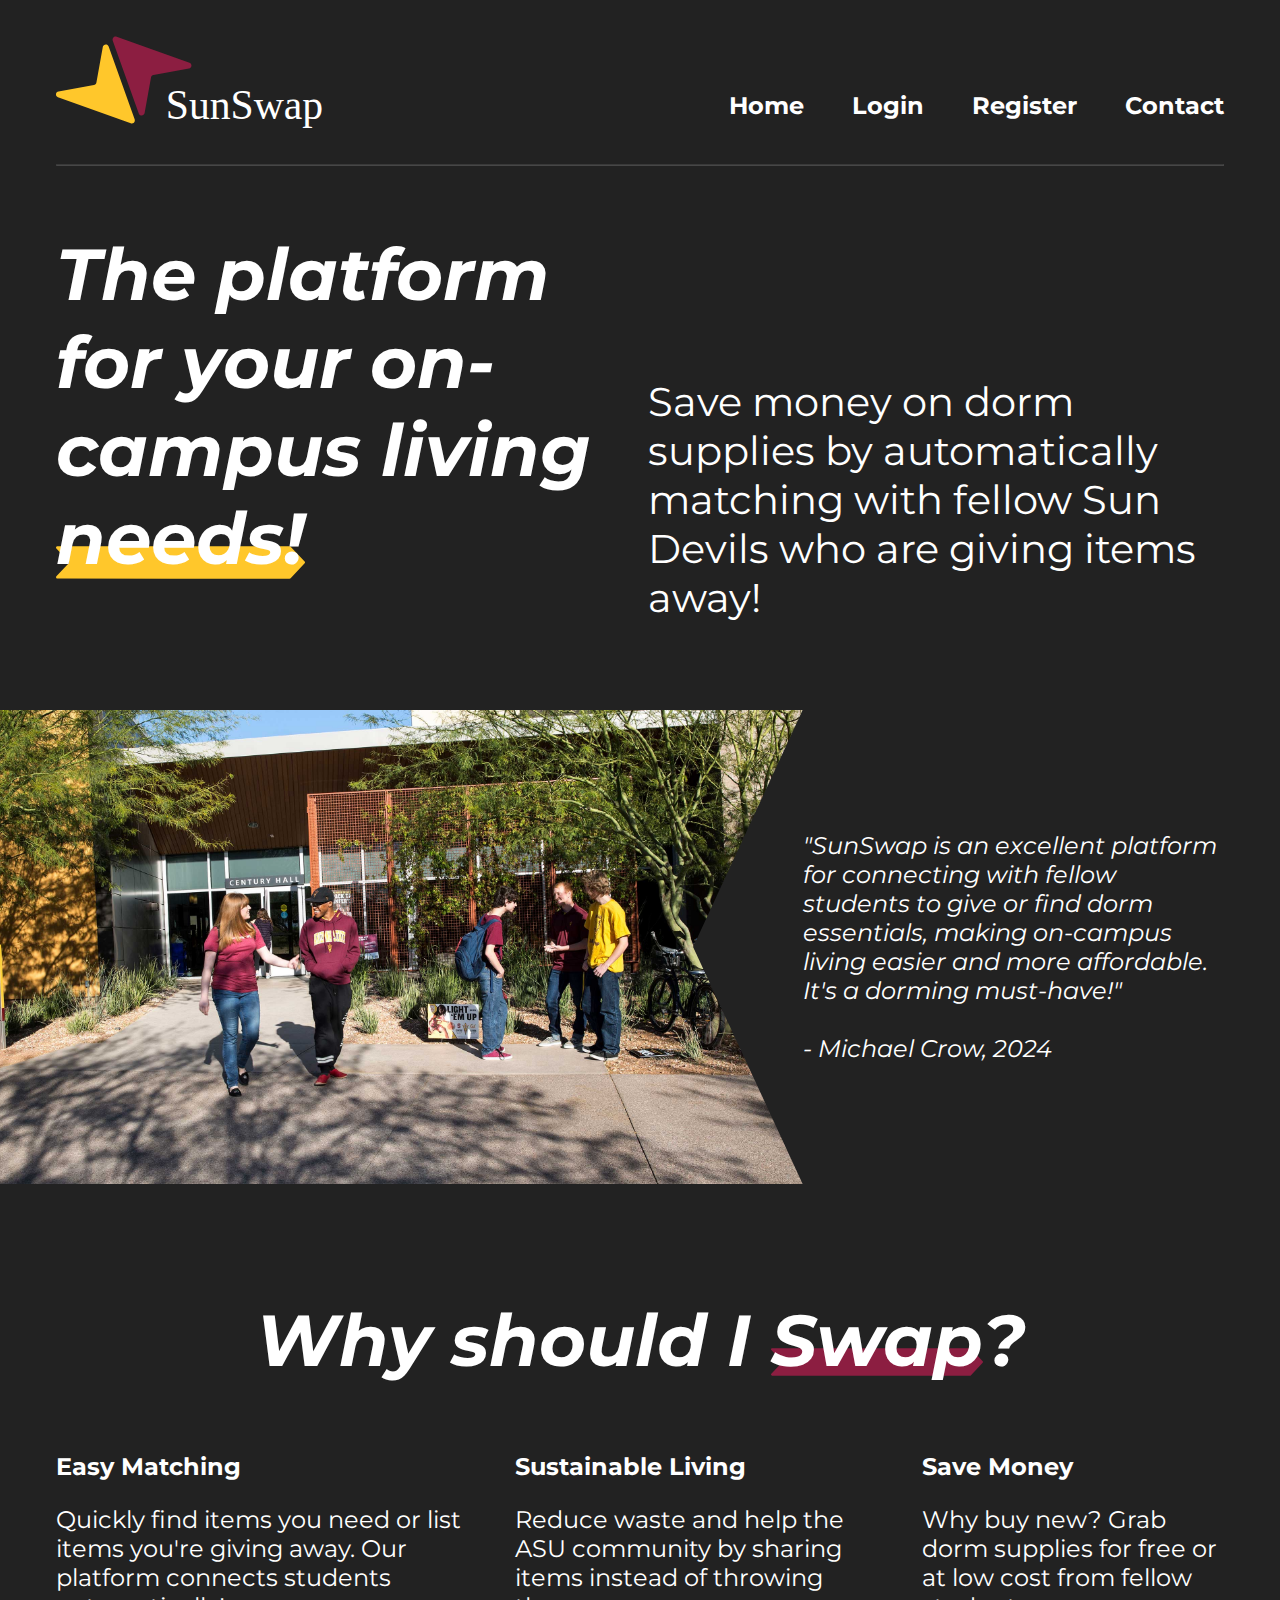
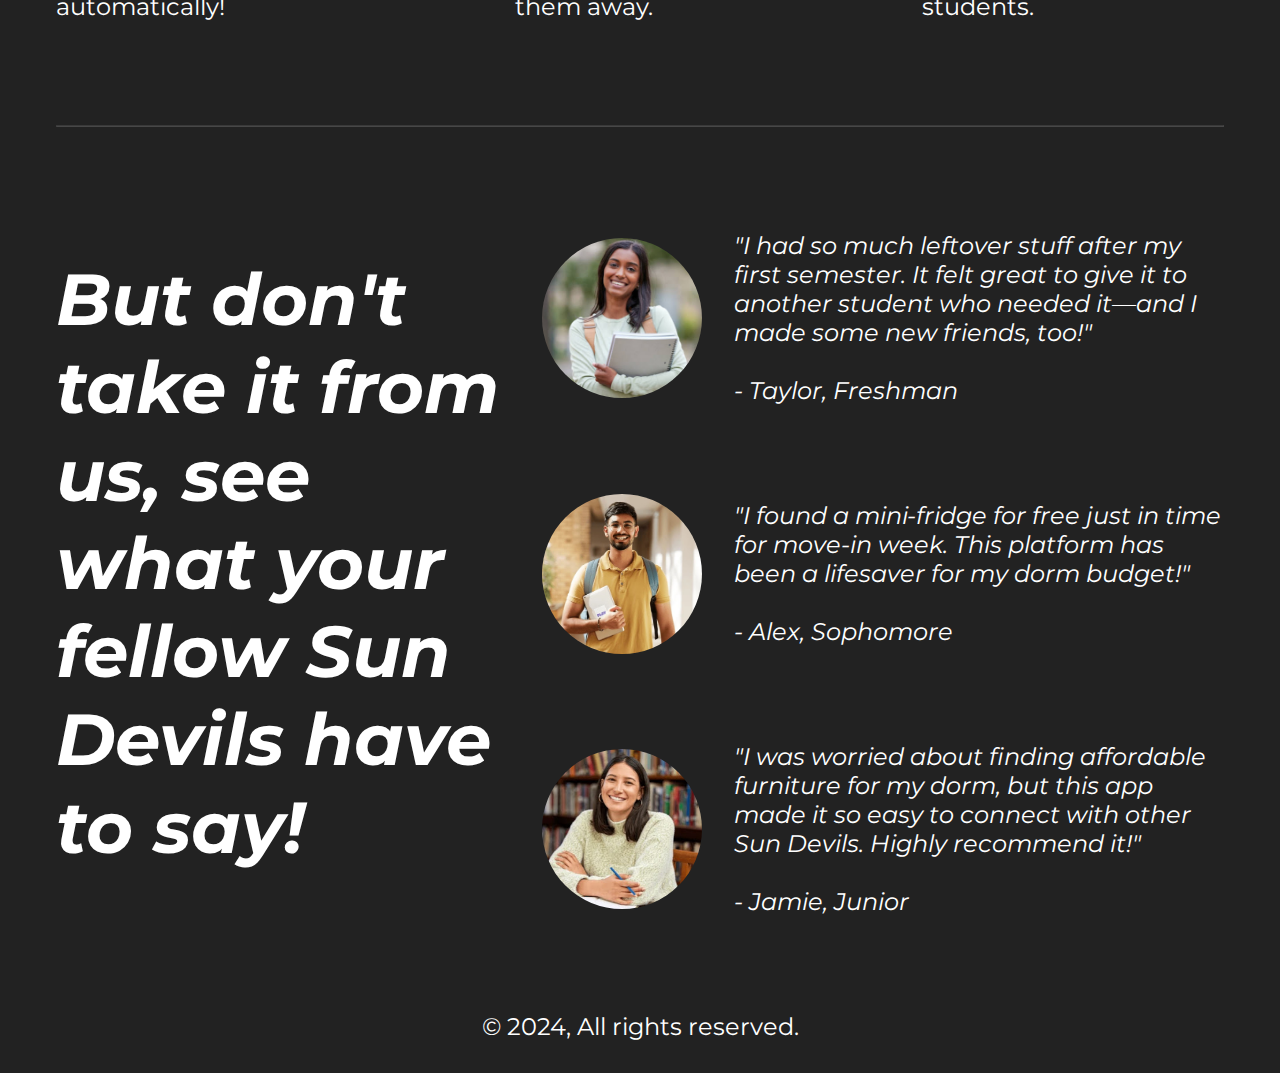
==== index.html @ 82a42e25 "gpt fixes!" ====
<!DOCTYPE html>
<html lang="en">

<head>
    <meta charset="UTF-8">
    <meta name="viewport" content="width=device-width, initial-scale=1.0">
    <title>SunSwap</title>

    <link rel="stylesheet" href="styles/base.css">
    <link rel="stylesheet" href="styles/home.css">
    <link rel="icon" type="image/x-icon" href="assets/favicon.svg">
</head>

<body>
    <div class="page_heading">
        <img class="heading_logo" src="assets/images/heading_logo.svg" alt="SunSwap Logo">

        <nav>
            <a href="#">Home</a>
            <a href="login.html">Login</a>
            <a href="register.html">Register</a>
            <a href="contact.html">Contact</a>
        </nav>

        <hr>
    </div>

    <div id="banner_block">
        <h1 class="banner_text">The platform for your on-campus living <span class="underline_arrow_gold">needs!</span></h1>
        <p><span>Save money on dorm supplies by automatically matching with fellow Sun Devils who are giving items away!</span></p>
    </div>

    <div id="crow_quote_container">
        <img src="assets/images/students_outside_century.jpg" alt="Students talking outside of Century Hall">
        <p>"SunSwap is an excellent platform for connecting with fellow students to give or find dorm essentials, making on-campus living easier and more affordable. It's a dorming must-have!"<br><br>- Michael Crow, 2024</p>
    </div>

    <h1 id="benefits_main_header" class="banner_text">Why should I <span class="underline_arrow_maroon">Swap</span>?</h1>

    <div id="key_benefits_container">
        <div>
            <h2>Easy Matching</h2>
            <p>Quickly find items you need or list items you're giving away. Our platform connects students automatically!</p>
        </div>

        <div>
            <h2>Sustainable Living</h2>
            <p>Reduce waste and help the ASU community by sharing items instead of throwing them away.</p>
        </div>

        <div>
            <h2>Save Money</h2>
            <p>Why buy new? Grab dorm supplies for free or at low cost from fellow students.</p>
        </div>
    </div>

    <hr>

    <div id="testimonials_container">
        <h1 class="banner_text">But don't take it from us, see what your fellow Sun Devils have to say!</h1>

        <div>
            <div>
                <img src="assets/images/testimonial_1.jpg" alt="Taylor testimonial">
                <p>"I had so much leftover stuff after my first semester. It felt great to give it to another student who needed it—and I made some new friends, too!"<br><br>- Taylor, Freshman</p>
            </div>
            <div>
                <img src="assets/images/testimonial_2.jpg" alt="Alex testimonial">
                <p>"I found a mini-fridge for free just in time for move-in week. This platform has been a lifesaver for my dorm budget!"<br><br>- Alex, Sophomore</p>
            </div>

            <div>
                <img src="assets/images/testimonial_3.jpg" alt="Jamie testimonial">
                <p>"I was worried about finding affordable furniture for my dorm, but this app made it so easy to connect with other Sun Devils. Highly recommend it!"<br><br>- Jamie, Junior</p>
            </div>
        </div>
    </div>

    <footer>&#169; 2024, All rights reserved.</footer>
</body>

</html>
---- styles/base.css ----
@font-face {
    font-family: "MonsterratBoldItalic";
    src: url("../assets/fonts/Monsterrat/static/Montserrat-BoldItalic.ttf");
}

@font-face {
    font-family: "MonsterratBold";
    src: url("../assets/fonts/Monsterrat/static/Montserrat-Bold.ttf");
}

@font-face {
    font-family: "MonsterratRegular";
    src: url("../assets/fonts/Monsterrat/static/Montserrat-Regular.ttf");
}

@font-face {
    font-family: "MonsterratRegularItalic";
    src: url("../assets/fonts/Monsterrat/static/Montserrat-Italic.ttf");
}

body {
    background-color: #222222;
    padding: 0 3em;
}

body * {
    font-family: "MonsterratRegular";
    color: white;
}

hr {
    border-color: rgba(255, 255, 255, 0.17);
    margin: 1em 0;
}

footer {
    text-align: center;
    font-family: "MonsterratRegular";
    padding: 1em;
    font-size: 1.5em;
}

.page_heading {
    margin-top: 1em;
}

.heading_logo {
    height: 8em;
}

.page_heading>nav {
    float: right;
    height: 6.5em;
    display: flex;
    align-items: end;
}

.page_heading>nav>a {
    display: inline-block;
    background-image: url("../assets/images/underline_arrow_gold.svg");
    background-size: contain;
    background-position: -10em 0.72em;
    background-repeat: no-repeat;
    transition: background-position 0.2s;
}

.page_heading>nav>a:hover {
    background-position: 0 0.72em;
}

.page_heading>nav>* {
    text-decoration: none;
    margin-left: 2em;
    font-size: 1.5em;
    font-family: "MonsterratBold";
}

.underline_arrow_gold {
    display: inline-block;
    background-image: url("../assets/images/underline_arrow_gold.svg");
    background-size: contain;
    background-position: 0 0.72em;
    background-repeat: no-repeat;
    font-family: inherit;
}

.underline_arrow_maroon {
    display: inline-block;
    background-image: url("../assets/images/underline_arrow_maroon.svg");
    background-size: contain;
    background-position: 0 0.72em;
    background-repeat: no-repeat;
    font-family: inherit;
}

.banner_text {
    font-size: 4.5em;
    font-family: "MonsterratBoldItalic";
}
---- styles/home.css ----
#banner_block {
    height: 30em;
    display: flex;
    gap: 1em;
    margin-bottom: 3em;
}

#banner_block>h1 {
    flex: 1;
}

#banner_block>p {
    display: flex;
    font-size: 2.5em;
    align-items: end;
    flex: 1;
}

#banner_block span {
    font-family: inherit;
}

#crow_quote_container {
    display: flex;
    margin-left: -6em;
    margin-bottom: 7em;
    align-items: center;
}

#crow_quote_container>img {
    width: 20em;
    aspect-ratio: 16/9;
    flex: 2;
    clip-path: polygon(0% 0%, 100% 0%, 87% 50%, 100% 100%, 0% 100%);
}

#crow_quote_container>p {
    flex: 1;
    font-size: 1.5em;
    font-family: "MonsterratRegularItalic";
}

#benefits_main_header {
    text-align: center;
}

#key_benefits_container {
    display: flex;
    gap: 3em;
    margin-bottom: 5em;
}

#key_benefits_container h2 {
    font-family: "MonsterratBold";
}

#key_benefits_container p {
    font-size: 1.5em;
}

#testimonials_container {
    display: flex;
    margin-top: 5em;
    gap: 2em;
}

#testimonials_container>h1 {
    flex: 1;
}

#testimonials_container>div {
    display: flex;
    flex: 1.5;
    flex-direction: column;
}

#testimonials_container>div>div {
    margin-bottom: 3em;
    display: flex;
    align-items: center;
}

#testimonials_container p {
    font-family: "MonsterratRegularItalic";
    font-size: 1.5em;
}

#testimonials_container img {
    width: 10em;
    height: 10em;
    border-radius: 50%;
    margin-right: 2em;
}
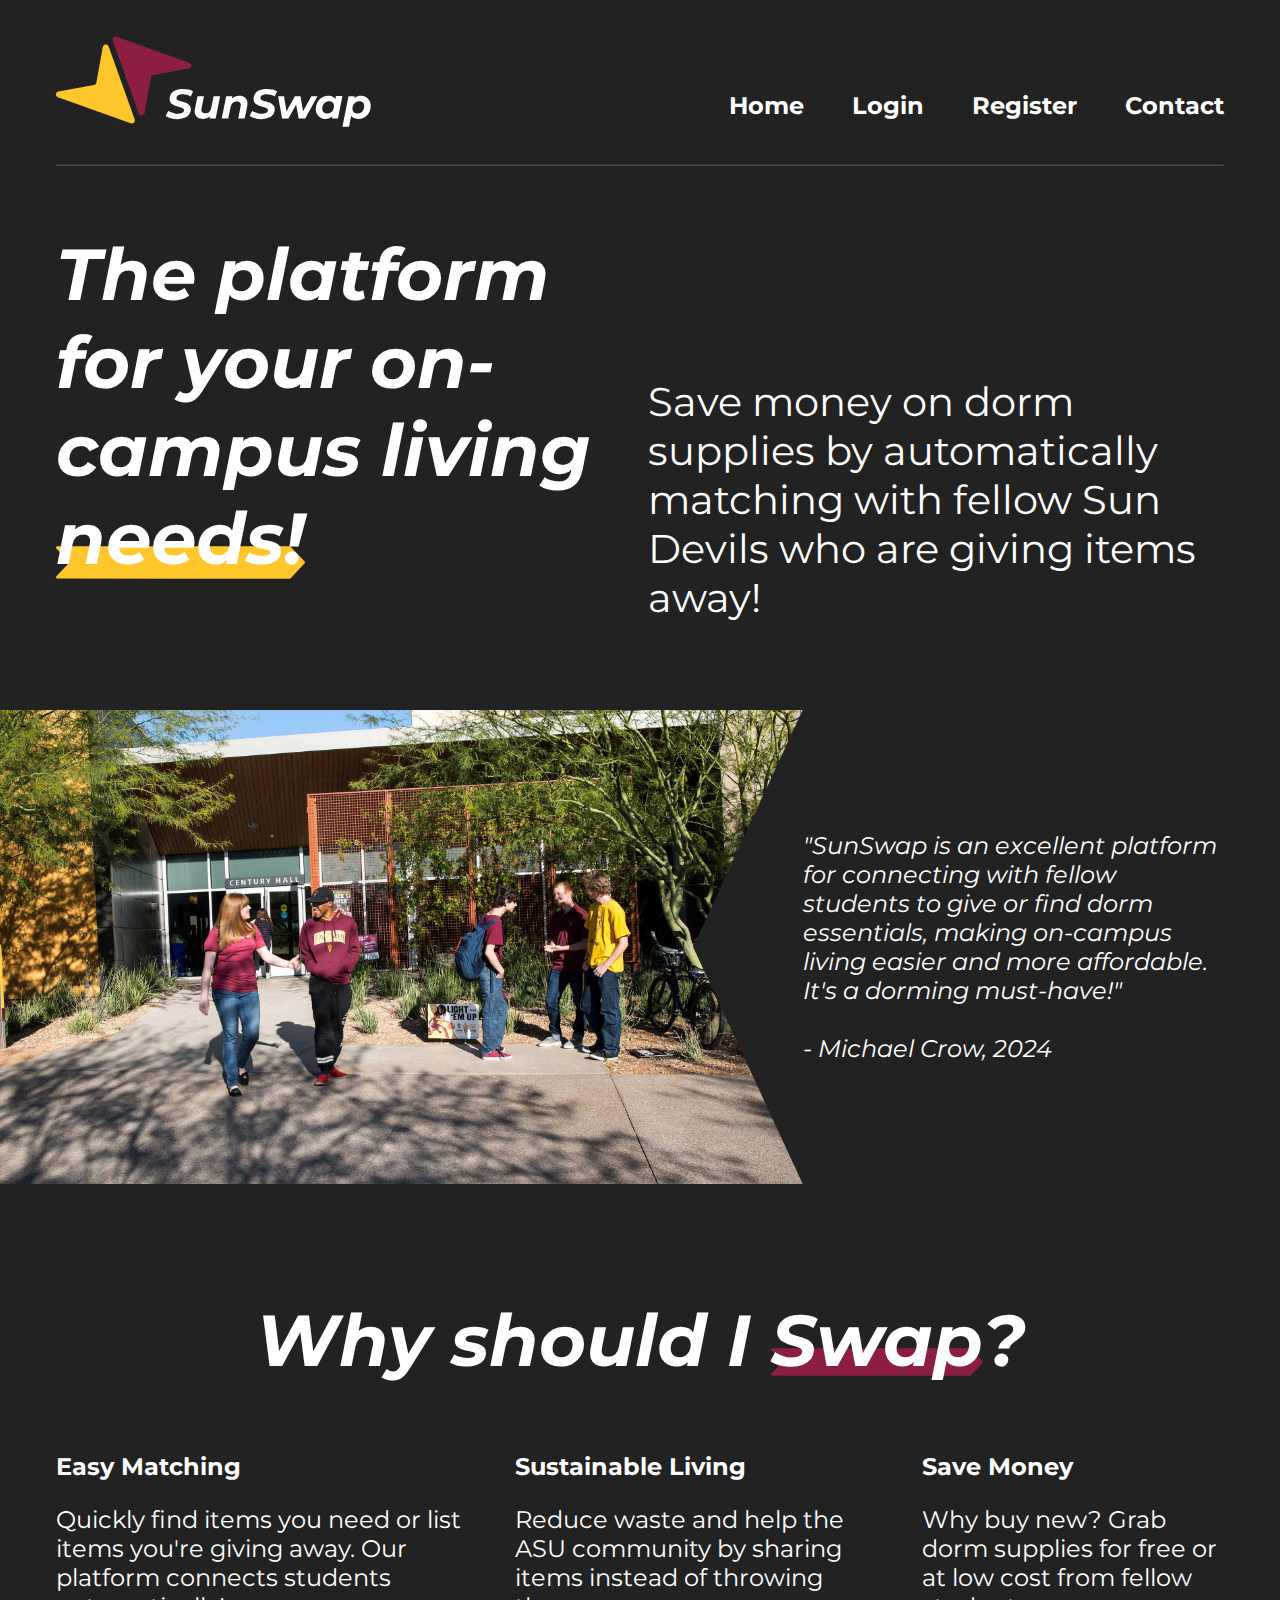
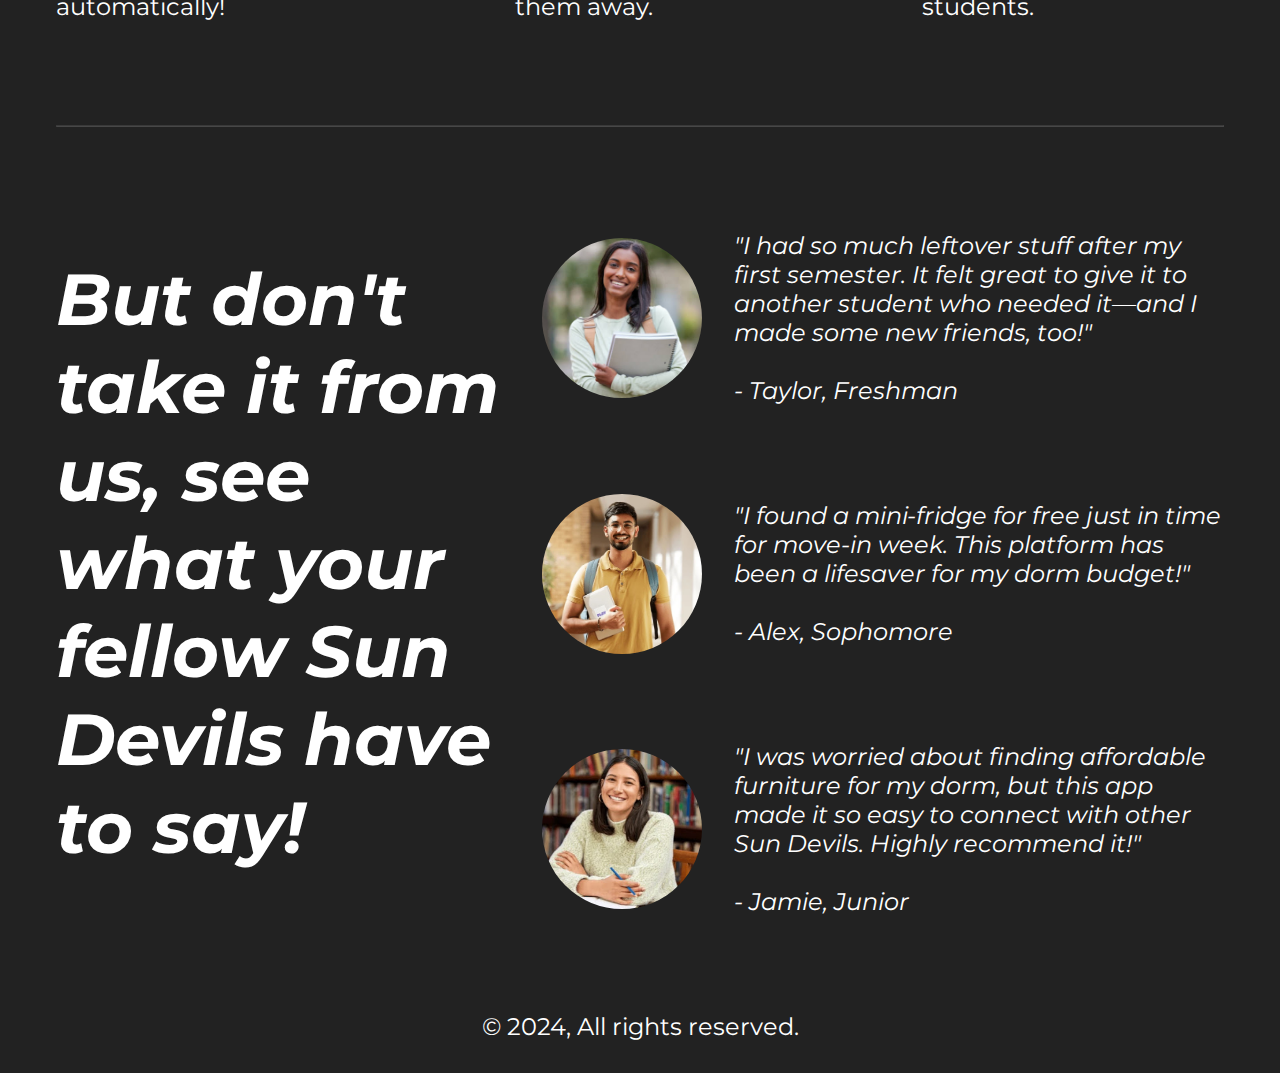
==== commit fd4a2d42: "mannnn" ====
--- a/index.html
+++ b/index.html
@@ -26,7 +26,7 @@
     </div>
 
     <div id="banner_block">
-        <h1 class="banner_text">The platform for your on-campus living <span class="underline_arrow_gold">needs!</span></h1>
+        <h1 class="h1_banner_text">The platform for your on-campus living <span class="underline_arrow_gold">needs!</span></h1>
         <p><span>Save money on dorm supplies by automatically matching with fellow Sun Devils who are giving items away!</span></p>
     </div>
 
@@ -35,7 +35,7 @@
         <p>"SunSwap is an excellent platform for connecting with fellow students to give or find dorm essentials, making on-campus living easier and more affordable. It's a dorming must-have!"<br><br>- Michael Crow, 2024</p>
     </div>
 
-    <h1 id="benefits_main_header" class="banner_text">Why should I <span class="underline_arrow_maroon">Swap</span>?</h1>
+    <h1 id="benefits_main_header" class="h1_banner_text">Why should I <span class="underline_arrow_maroon">Swap</span>?</h1>
 
     <div id="key_benefits_container">
         <div>
@@ -57,7 +57,7 @@
     <hr>
 
     <div id="testimonials_container">
-        <h1 class="banner_text">But don't take it from us, see what your fellow Sun Devils have to say!</h1>
+        <h1 class="h1_banner_text">But don't take it from us, see what your fellow Sun Devils have to say!</h1>
 
         <div>
             <div>
--- a/styles/base.css
+++ b/styles/base.css
@@ -1,21 +1,21 @@
 @font-face {
-    font-family: "MonsterratBoldItalic";
-    src: url("../assets/fonts/Monsterrat/static/Montserrat-BoldItalic.ttf");
+    font-family: "MontserratBoldItalic";
+    src: url("../assets/fonts/Montserrat/static/Montserrat-BoldItalic.ttf");
 }
 
 @font-face {
-    font-family: "MonsterratBold";
-    src: url("../assets/fonts/Monsterrat/static/Montserrat-Bold.ttf");
+    font-family: "MontserratBold";
+    src: url("../assets/fonts/Montserrat/static/Montserrat-Bold.ttf");
 }
 
 @font-face {
-    font-family: "MonsterratRegular";
-    src: url("../assets/fonts/Monsterrat/static/Montserrat-Regular.ttf");
+    font-family: "MontserratRegular";
+    src: url("../assets/fonts/Montserrat/static/Montserrat-Regular.ttf");
 }
 
 @font-face {
-    font-family: "MonsterratRegularItalic";
-    src: url("../assets/fonts/Monsterrat/static/Montserrat-Italic.ttf");
+    font-family: "MontserratRegularItalic";
+    src: url("../assets/fonts/Montserrat/static/Montserrat-Italic.ttf");
 }
 
 body {
@@ -24,7 +24,7 @@
 }
 
 body * {
-    font-family: "MonsterratRegular";
+    font-family: "MontserratRegular";
     color: white;
 }
 
@@ -35,7 +35,7 @@
 
 footer {
     text-align: center;
-    font-family: "MonsterratRegular";
+    font-family: "MontserratRegular";
     padding: 1em;
     font-size: 1.5em;
 }
@@ -72,7 +72,7 @@
     text-decoration: none;
     margin-left: 2em;
     font-size: 1.5em;
-    font-family: "MonsterratBold";
+    font-family: "MontserratBold";
 }
 
 .underline_arrow_gold {
@@ -93,7 +93,12 @@
     font-family: inherit;
 }
 
-.banner_text {
+.h1_banner_text {
     font-size: 4.5em;
-    font-family: "MonsterratBoldItalic";
+    font-family: "MontserratBoldItalic";
+}
+
+.h2_banner_text {
+    font-size: 3em;
+    font-family: "MontserratBoldItalic";
 }--- a/styles/home.css
+++ b/styles/home.css
@@ -37,7 +37,7 @@
 #crow_quote_container>p {
     flex: 1;
     font-size: 1.5em;
-    font-family: "MonsterratRegularItalic";
+    font-family: "MontserratRegularItalic";
 }
 
 #benefits_main_header {
@@ -51,7 +51,7 @@
 }
 
 #key_benefits_container h2 {
-    font-family: "MonsterratBold";
+    font-family: "MontserratBold";
 }
 
 #key_benefits_container p {
@@ -81,7 +81,7 @@
 }
 
 #testimonials_container p {
-    font-family: "MonsterratRegularItalic";
+    font-family: "MontserratRegularItalic";
     font-size: 1.5em;
 }
 
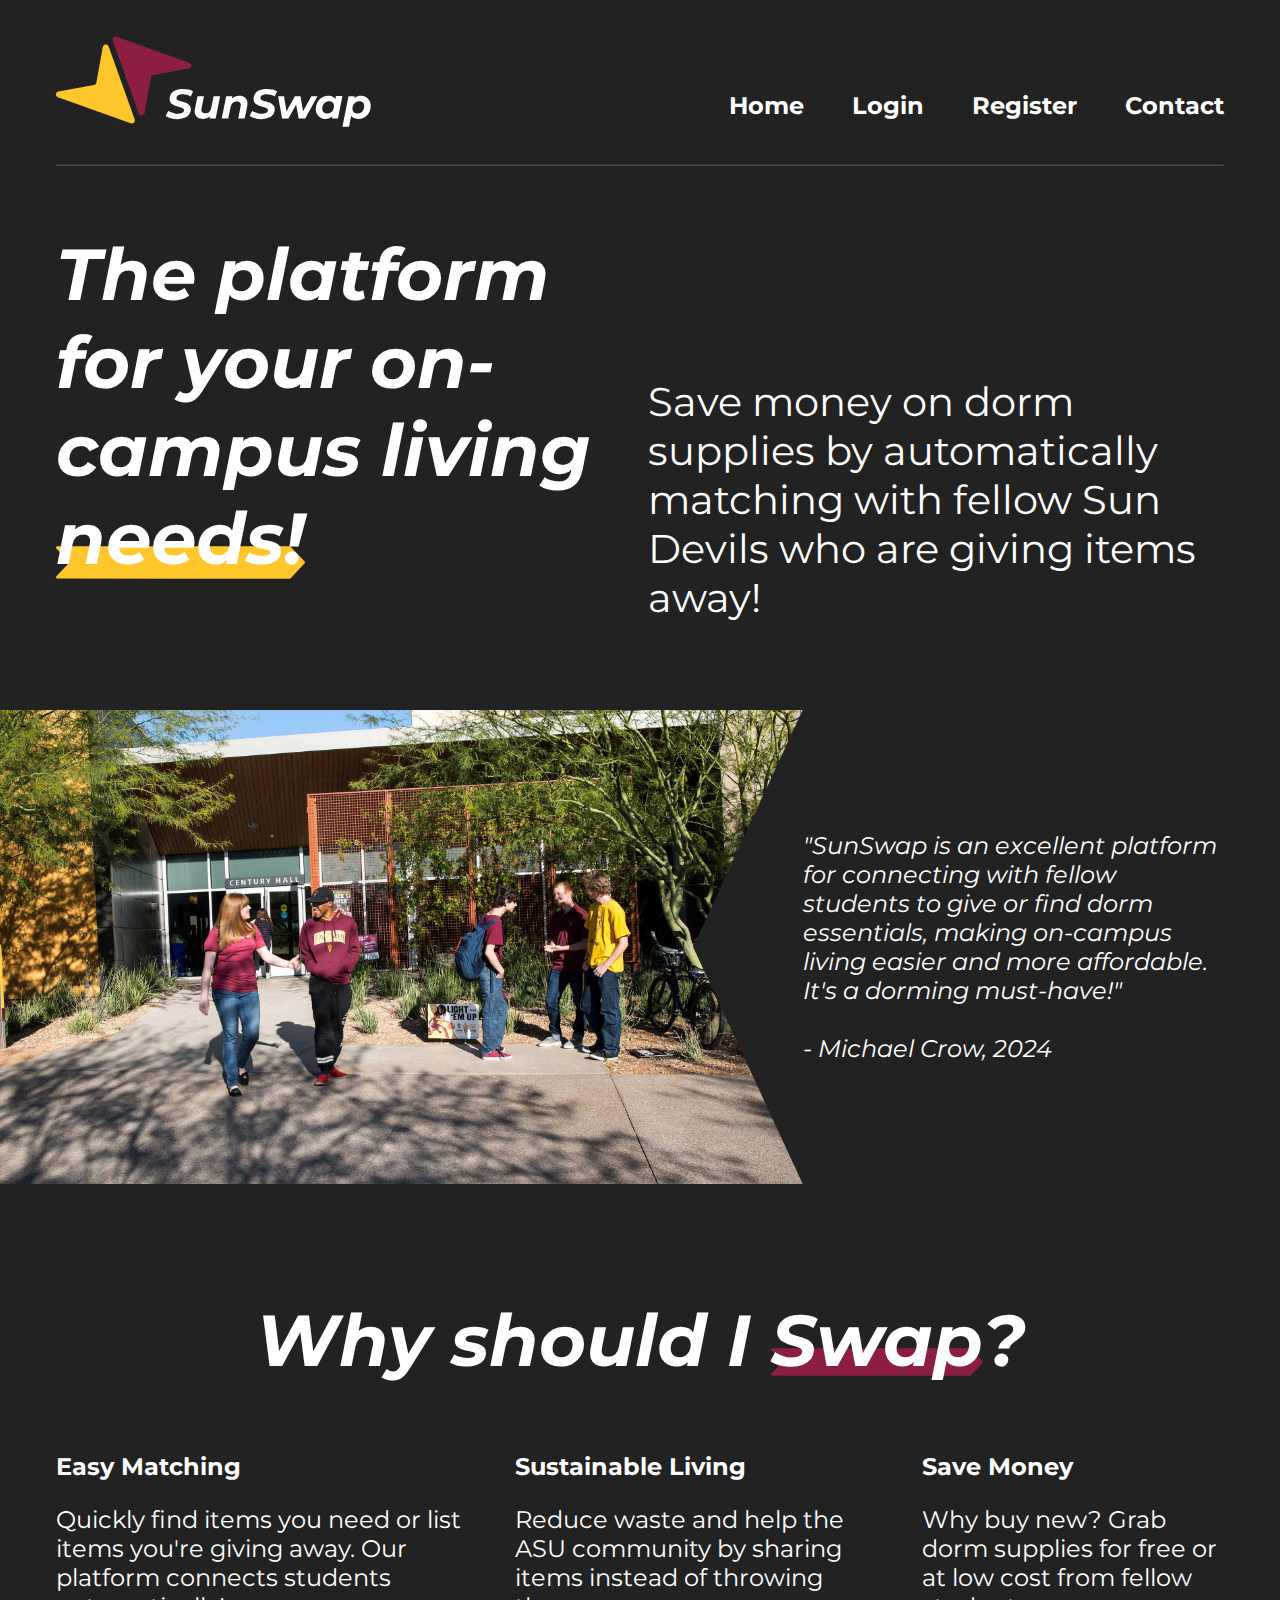
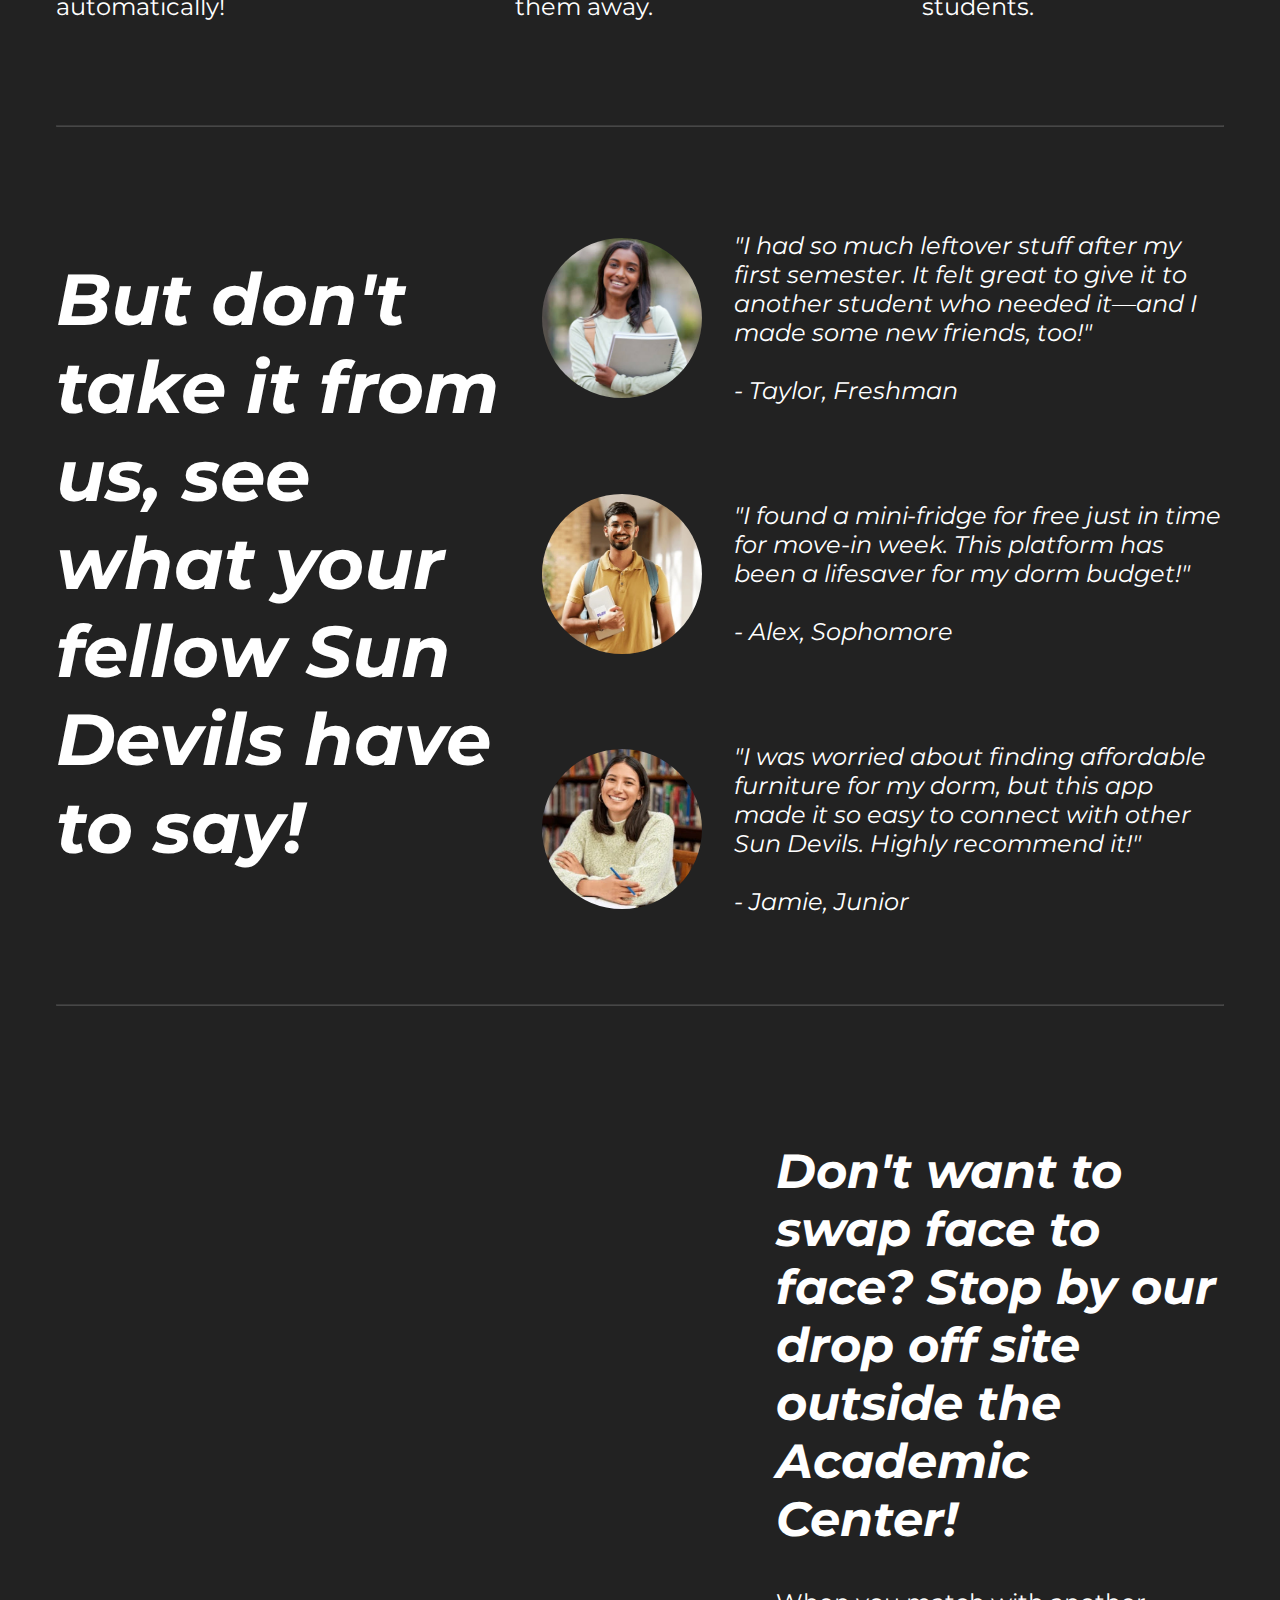
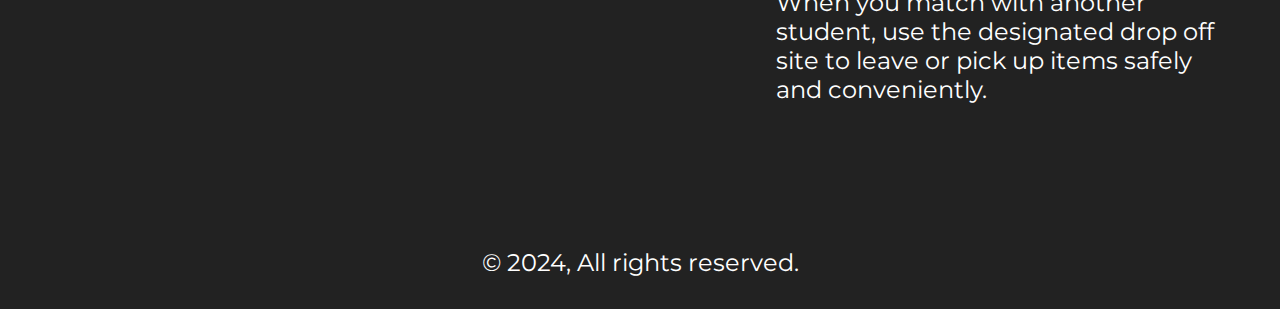
==== commit 1c18bba9: "added map!!!" ====
--- a/index.html
+++ b/index.html
@@ -76,6 +76,22 @@
         </div>
     </div>
 
+    <hr>
+
+    <div id="pickup_site">
+        <iframe loading="lazy" allowfullscreen referrerpolicy="no-referrer-when-downgrade" src="https://www.google.com/maps/embed/v1/place?key=AIzaSyAxPnD4Ls4Tu-G-H-HNyqyQv_bMAJrPQkQ&maptype=satellite&q=33.307534, -111.678862">
+        </iframe>
+
+        <div>
+            <h2 class="h2_banner_text">Don't want to swap face to face? Stop by our drop off site outside the Academic Center!</h2>
+
+            <p>When you match with another student, use the designated drop off site to leave or pick up items safely and conveniently.</p>
+
+
+        </div>
+    </div>
+
+
     <footer>&#169; 2024, All rights reserved.</footer>
 </body>
 
--- a/styles/home.css
+++ b/styles/home.css
@@ -90,4 +90,26 @@
     height: 10em;
     border-radius: 50%;
     margin-right: 2em;
+}
+
+#pickup_site {
+    display: flex;
+    gap: 3em;
+    margin: 6em 0;
+    align-items: center;
+}
+
+#pickup_site div {
+    flex: 2;
+}
+
+#pickup_site iframe {
+    height: 35em;
+    border: 0;
+    flex: 3;
+}
+
+#pickup_site p {
+    font-family: "MontserratRegular";
+    font-size: 1.5em;
 }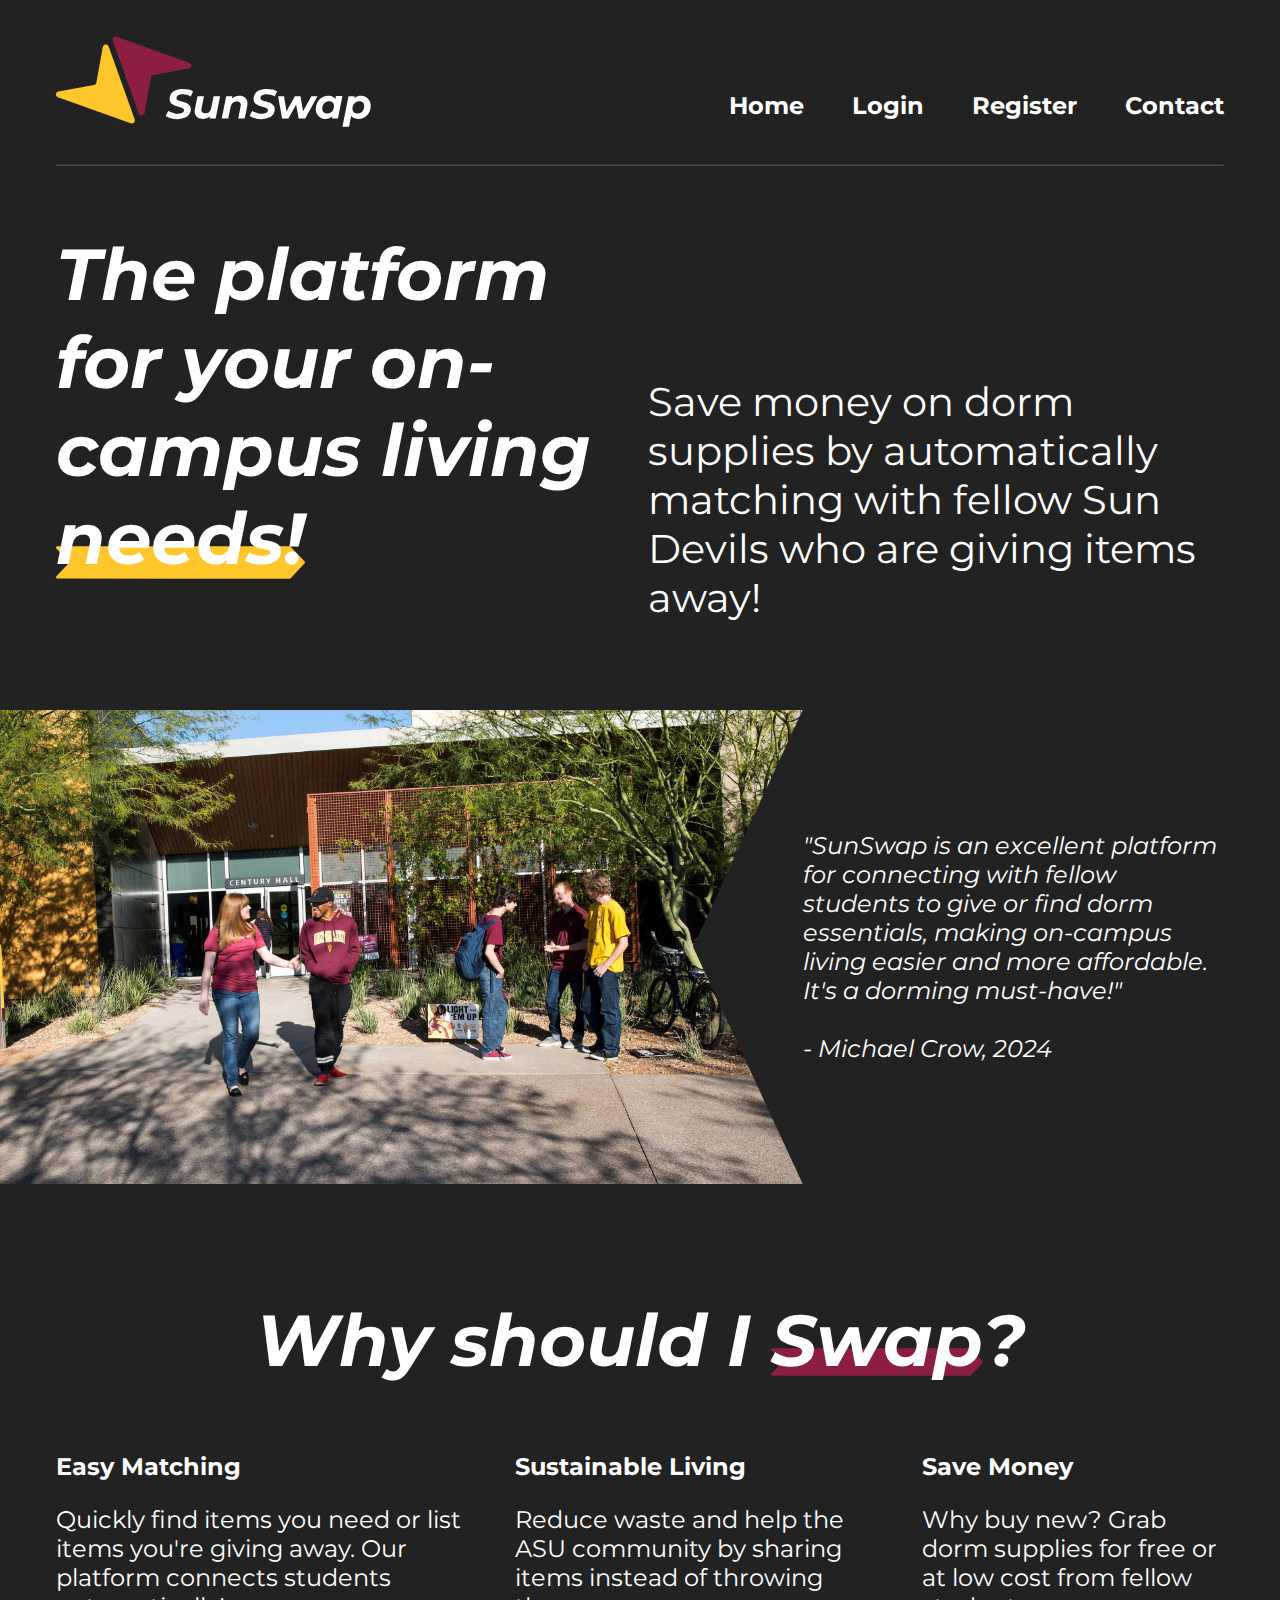
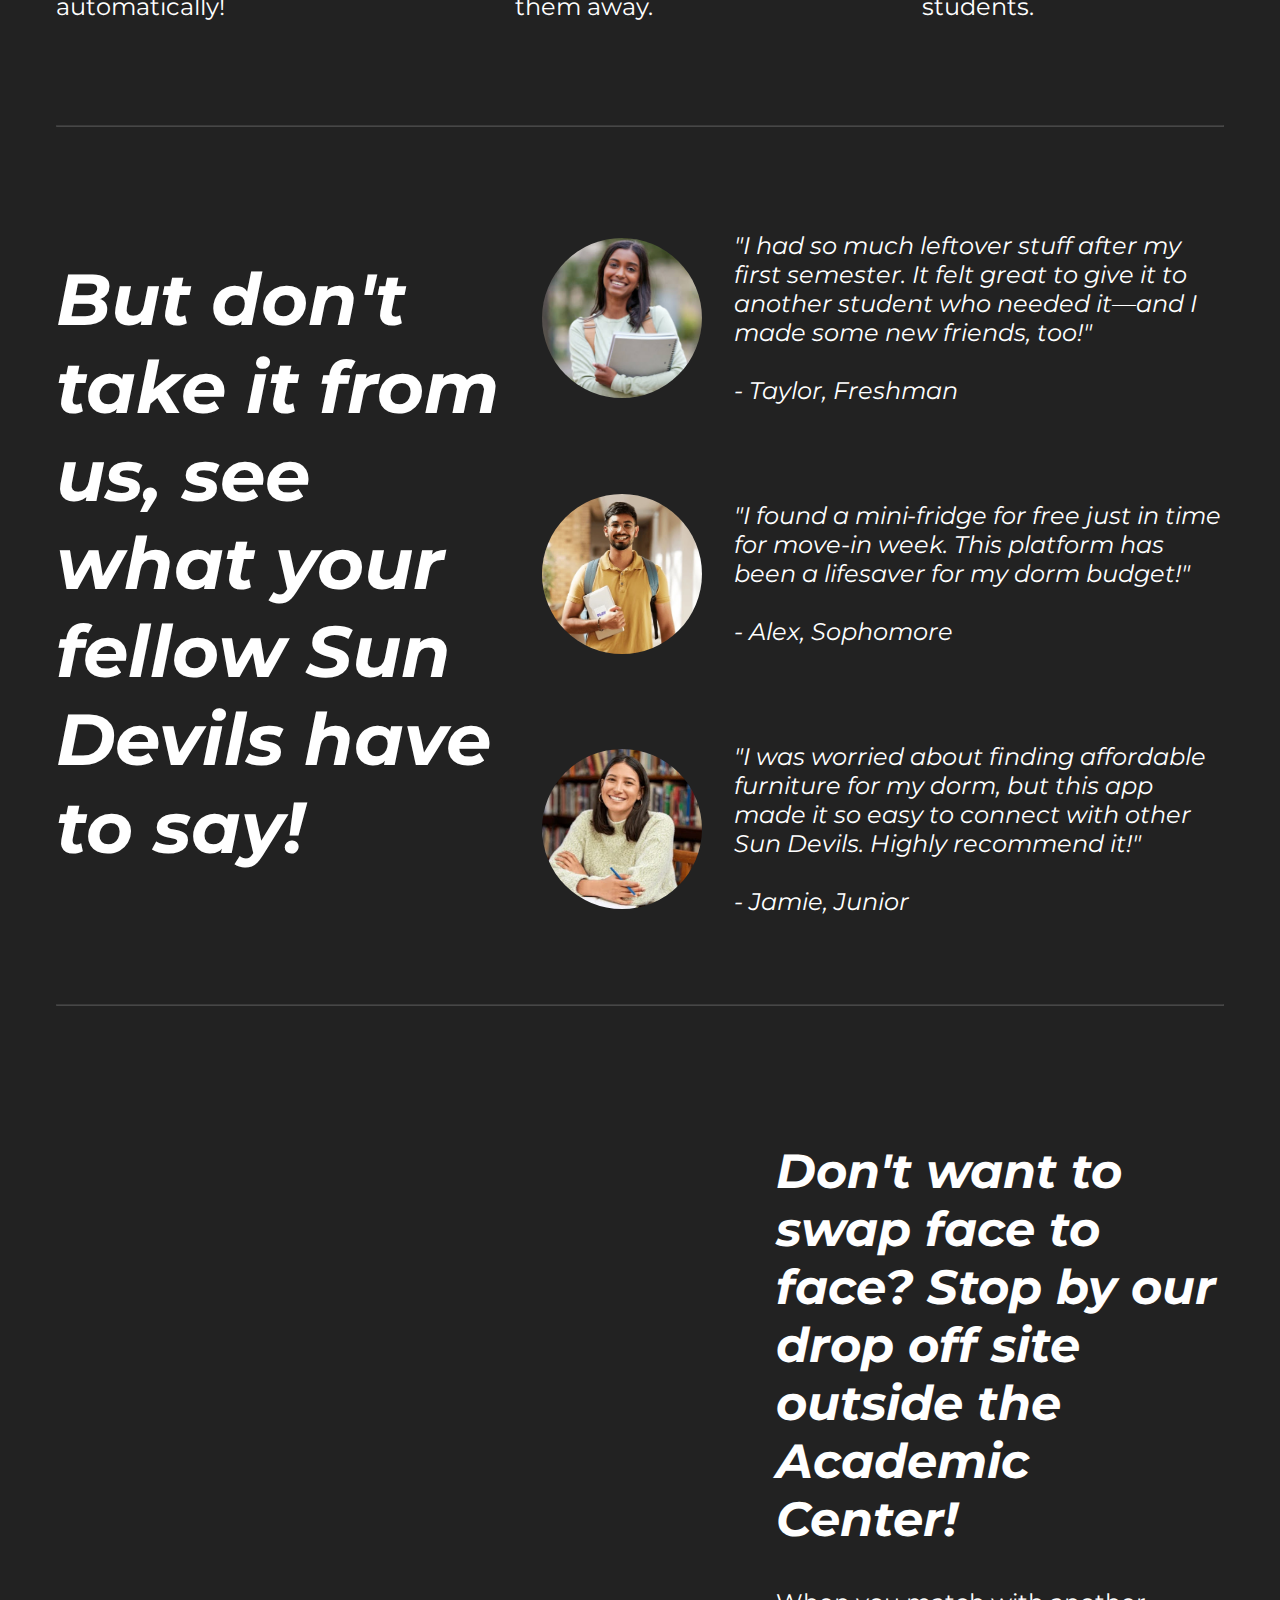
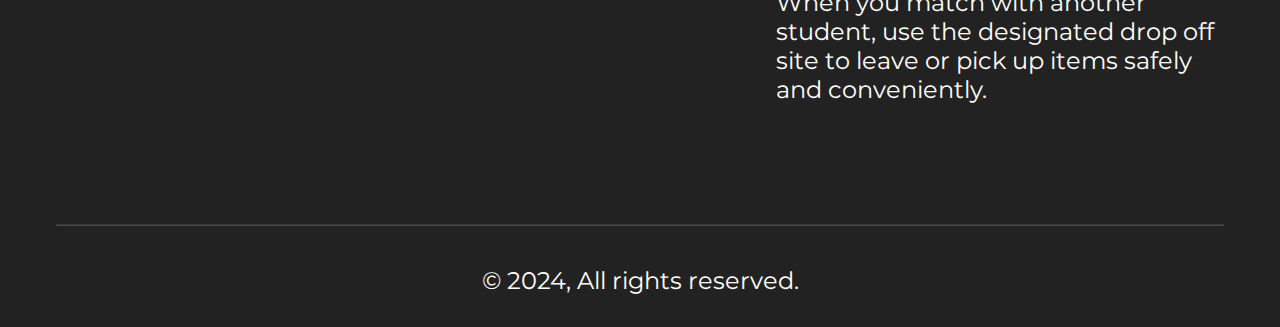
==== commit f8b54793: "got some auth working" ====
--- a/index.html
+++ b/index.html
@@ -86,11 +86,11 @@
             <h2 class="h2_banner_text">Don't want to swap face to face? Stop by our drop off site outside the Academic Center!</h2>
 
             <p>When you match with another student, use the designated drop off site to leave or pick up items safely and conveniently.</p>
-
-
         </div>
     </div>
 
+
+    <hr>
 
     <footer>&#169; 2024, All rights reserved.</footer>
 </body>
--- a/styles/base.css
+++ b/styles/base.css
@@ -38,6 +38,10 @@
     font-family: "MontserratRegular";
     padding: 1em;
     font-size: 1.5em;
+}
+
+a {
+    cursor: pointer;
 }
 
 .page_heading {
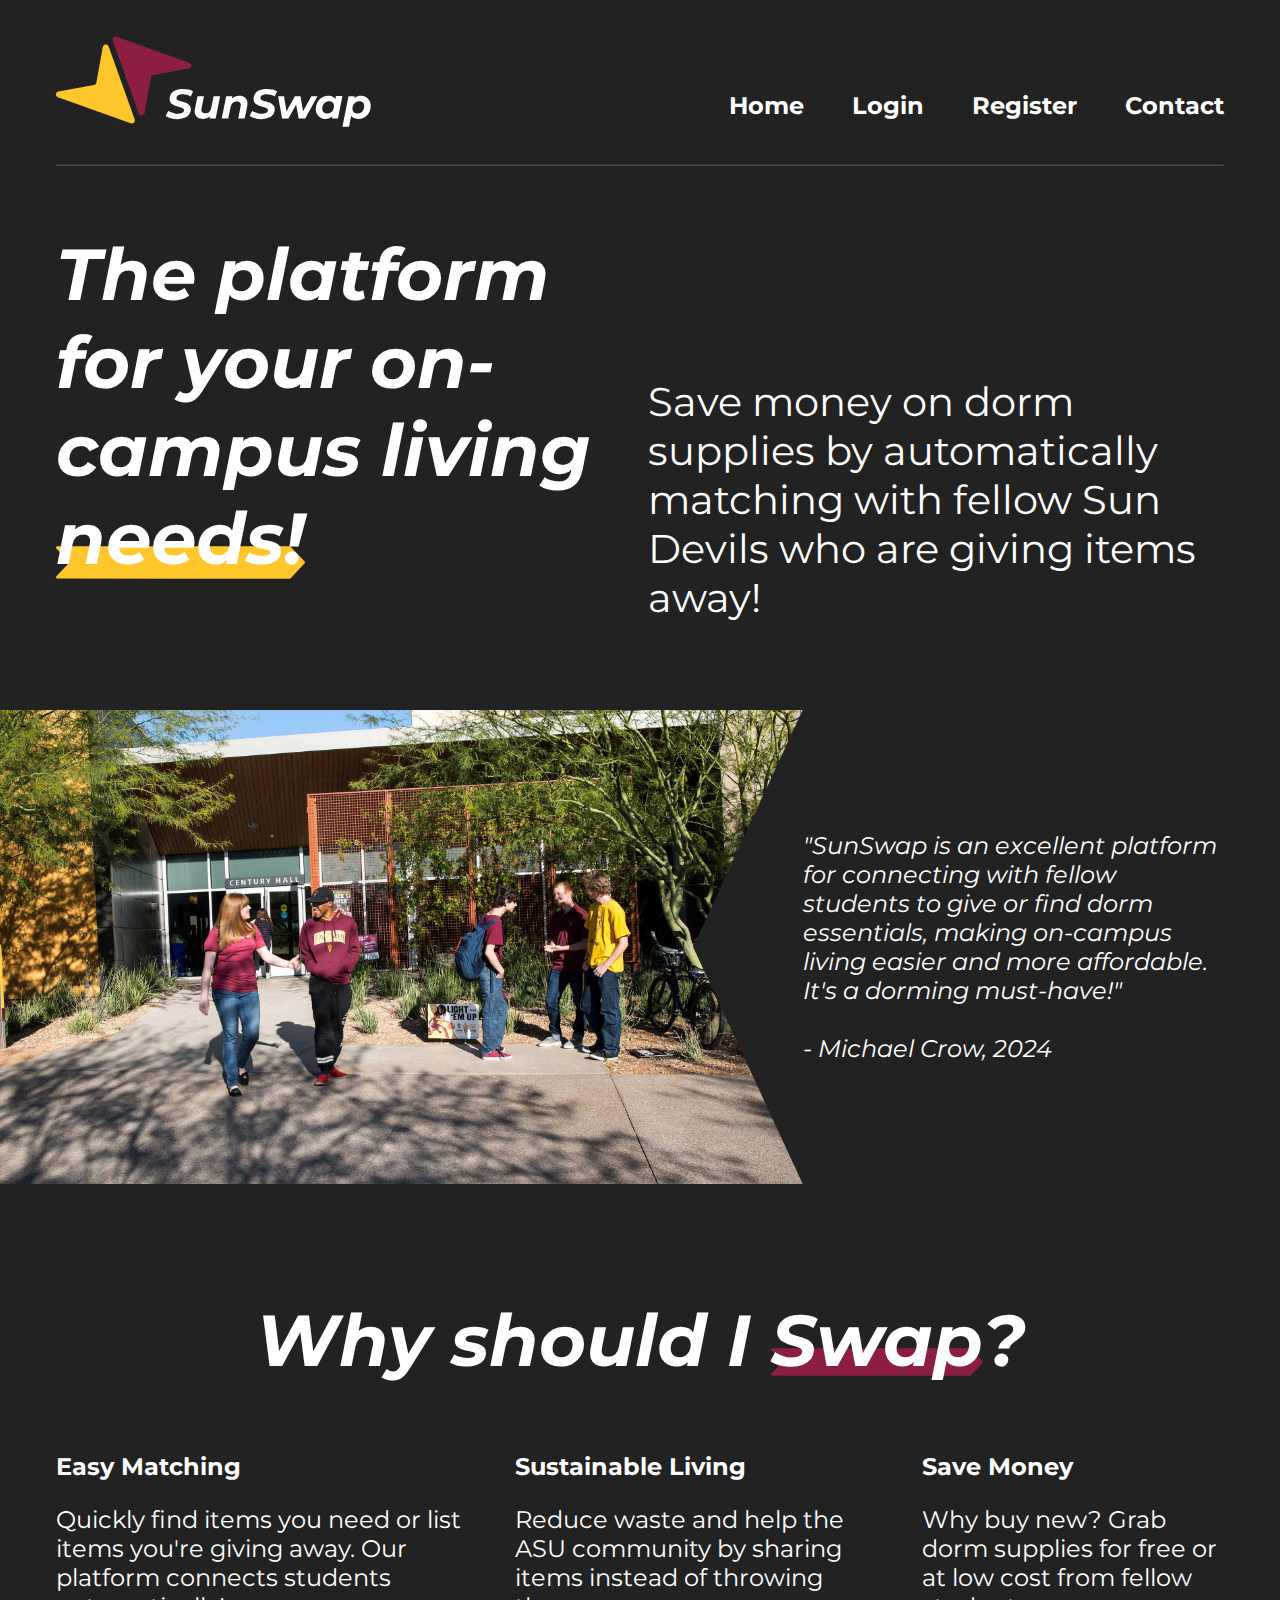
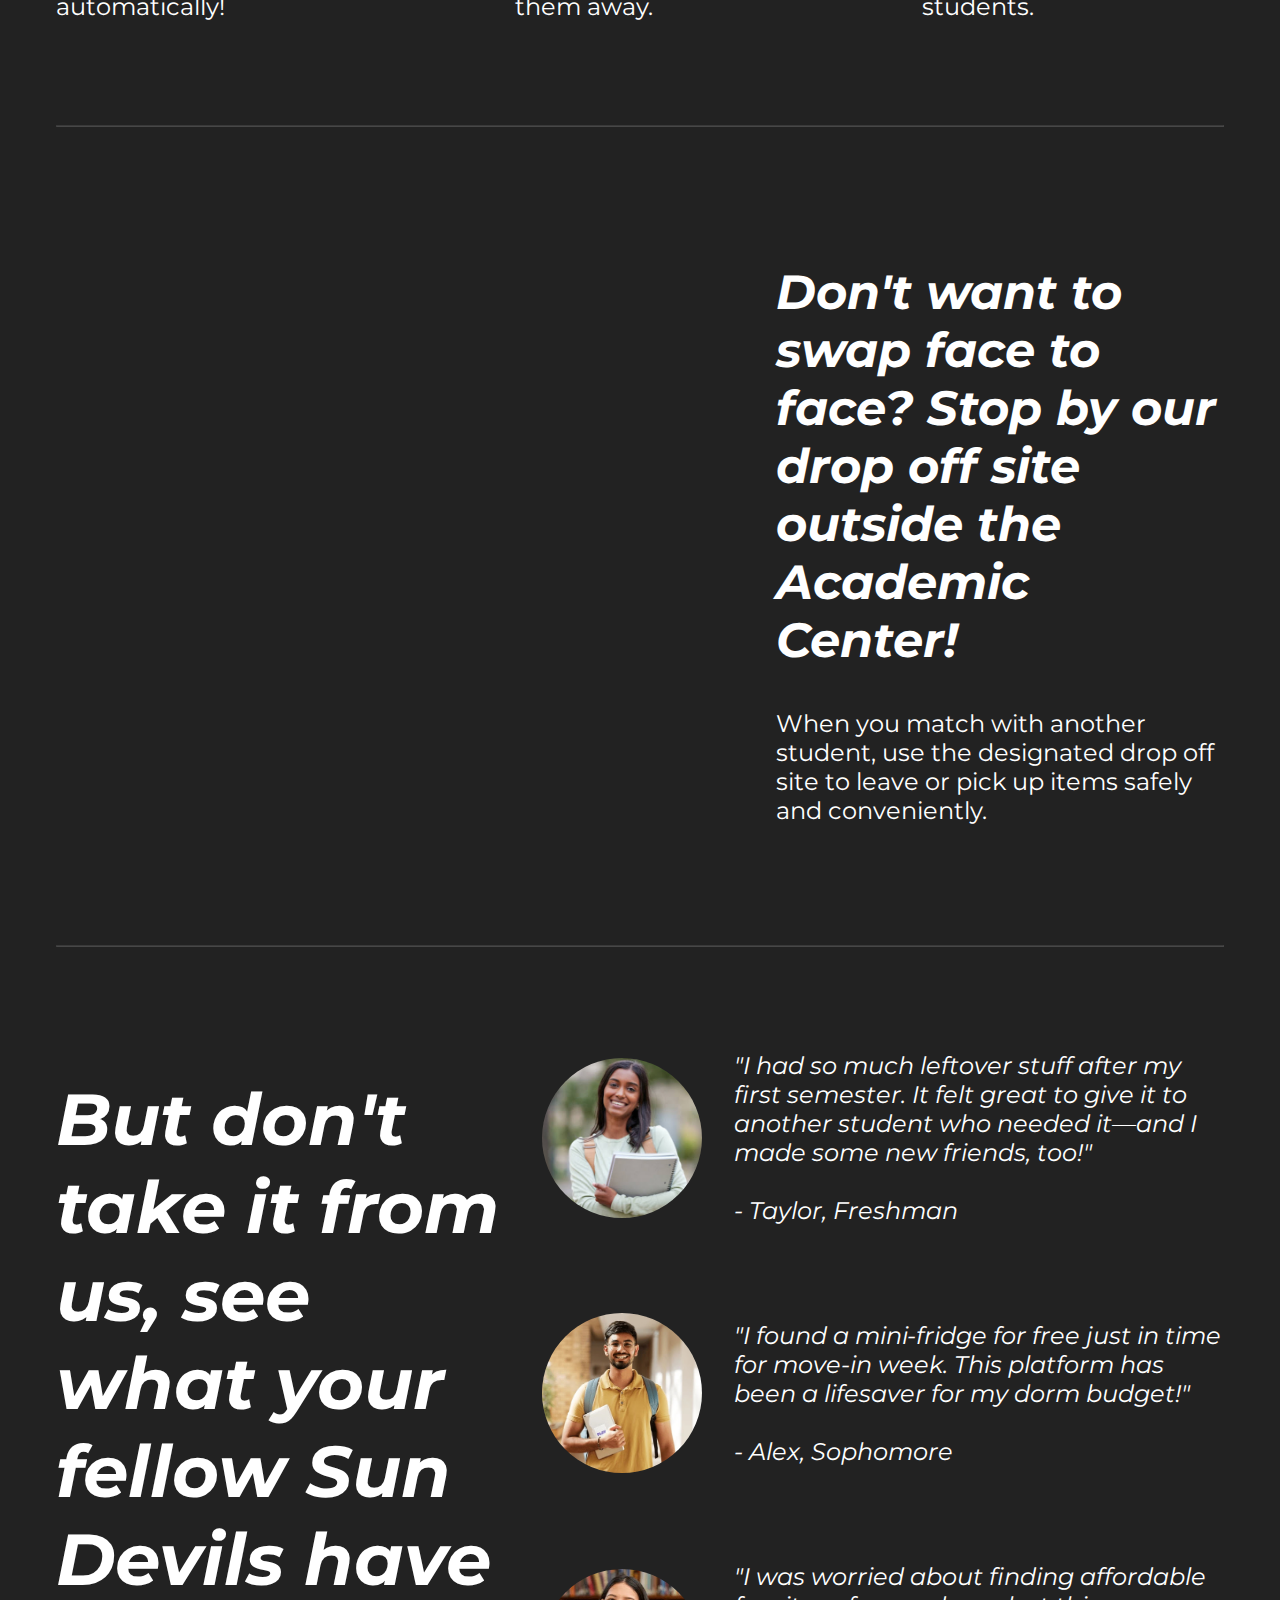
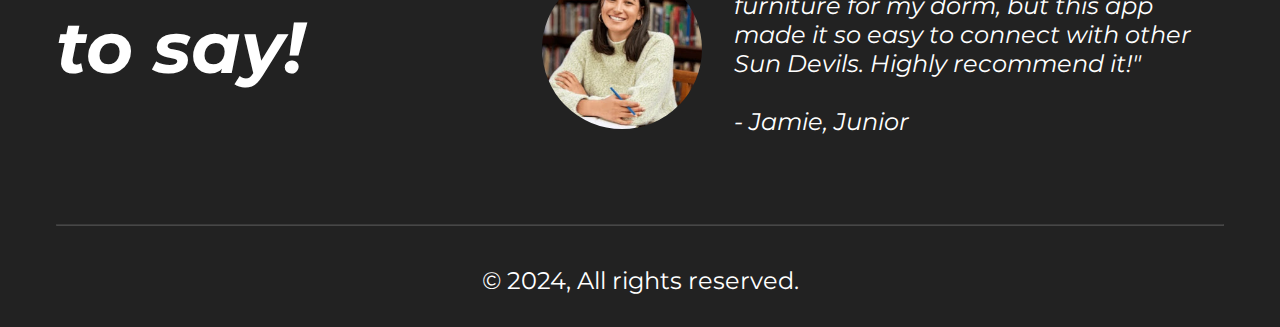
==== commit 1f3dbc64: "lez tezt it" ====
--- a/index.html
+++ b/index.html
@@ -56,6 +56,20 @@
 
     <hr>
 
+    <div id="pickup_site">
+        <iframe loading="lazy" allowfullscreen referrerpolicy="no-referrer-when-downgrade" src="https://www.google.com/maps/embed/v1/place?key=AIzaSyAxPnD4Ls4Tu-G-H-HNyqyQv_bMAJrPQkQ&maptype=satellite&q=33.307534, -111.678862">
+        </iframe>
+
+        <div>
+            <h2 class="h2_banner_text">Don't want to swap face to face? Stop by our drop off site outside the Academic Center!</h2>
+
+            <p>When you match with another student, use the designated drop off site to leave or pick up items safely and conveniently.</p>
+        </div>
+    </div>
+
+    <hr>
+
+
     <div id="testimonials_container">
         <h1 class="h1_banner_text">But don't take it from us, see what your fellow Sun Devils have to say!</h1>
 
@@ -78,20 +92,6 @@
 
     <hr>
 
-    <div id="pickup_site">
-        <iframe loading="lazy" allowfullscreen referrerpolicy="no-referrer-when-downgrade" src="https://www.google.com/maps/embed/v1/place?key=AIzaSyAxPnD4Ls4Tu-G-H-HNyqyQv_bMAJrPQkQ&maptype=satellite&q=33.307534, -111.678862">
-        </iframe>
-
-        <div>
-            <h2 class="h2_banner_text">Don't want to swap face to face? Stop by our drop off site outside the Academic Center!</h2>
-
-            <p>When you match with another student, use the designated drop off site to leave or pick up items safely and conveniently.</p>
-        </div>
-    </div>
-
-
-    <hr>
-
     <footer>&#169; 2024, All rights reserved.</footer>
 </body>
 
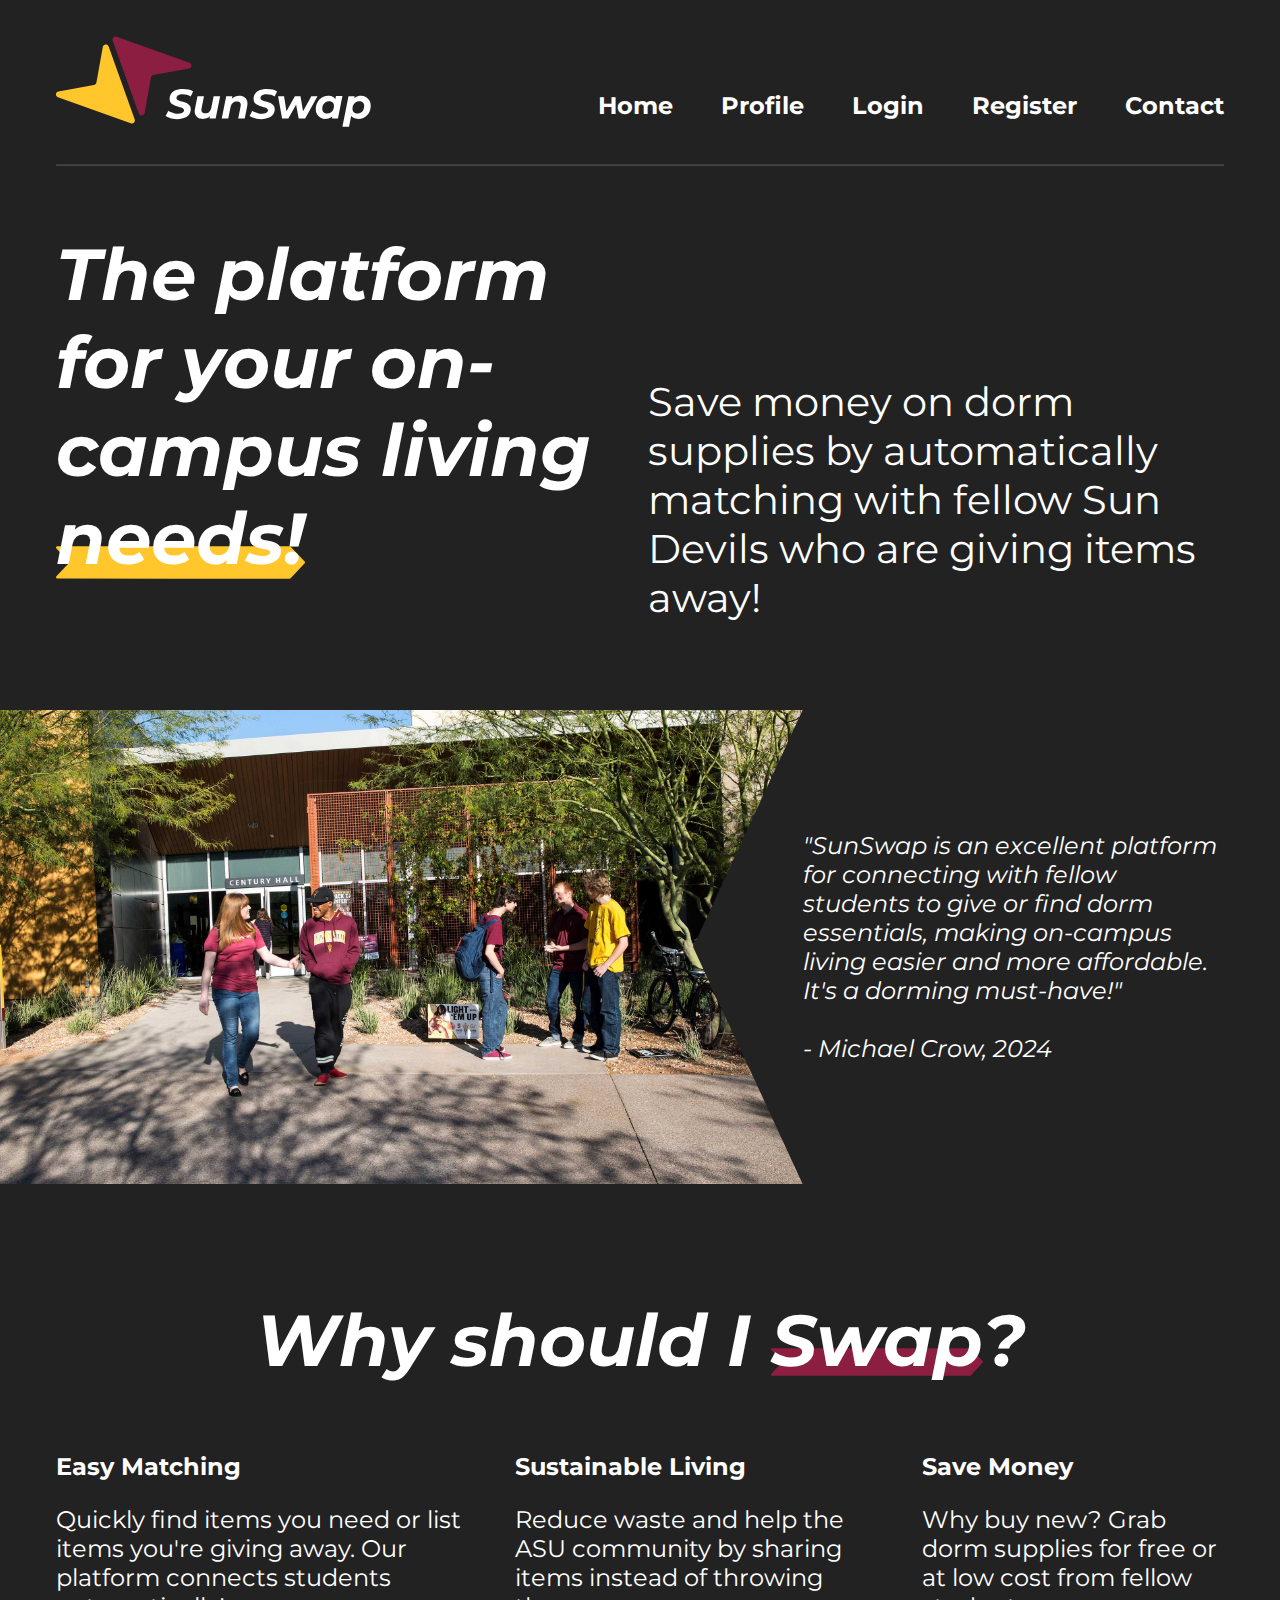
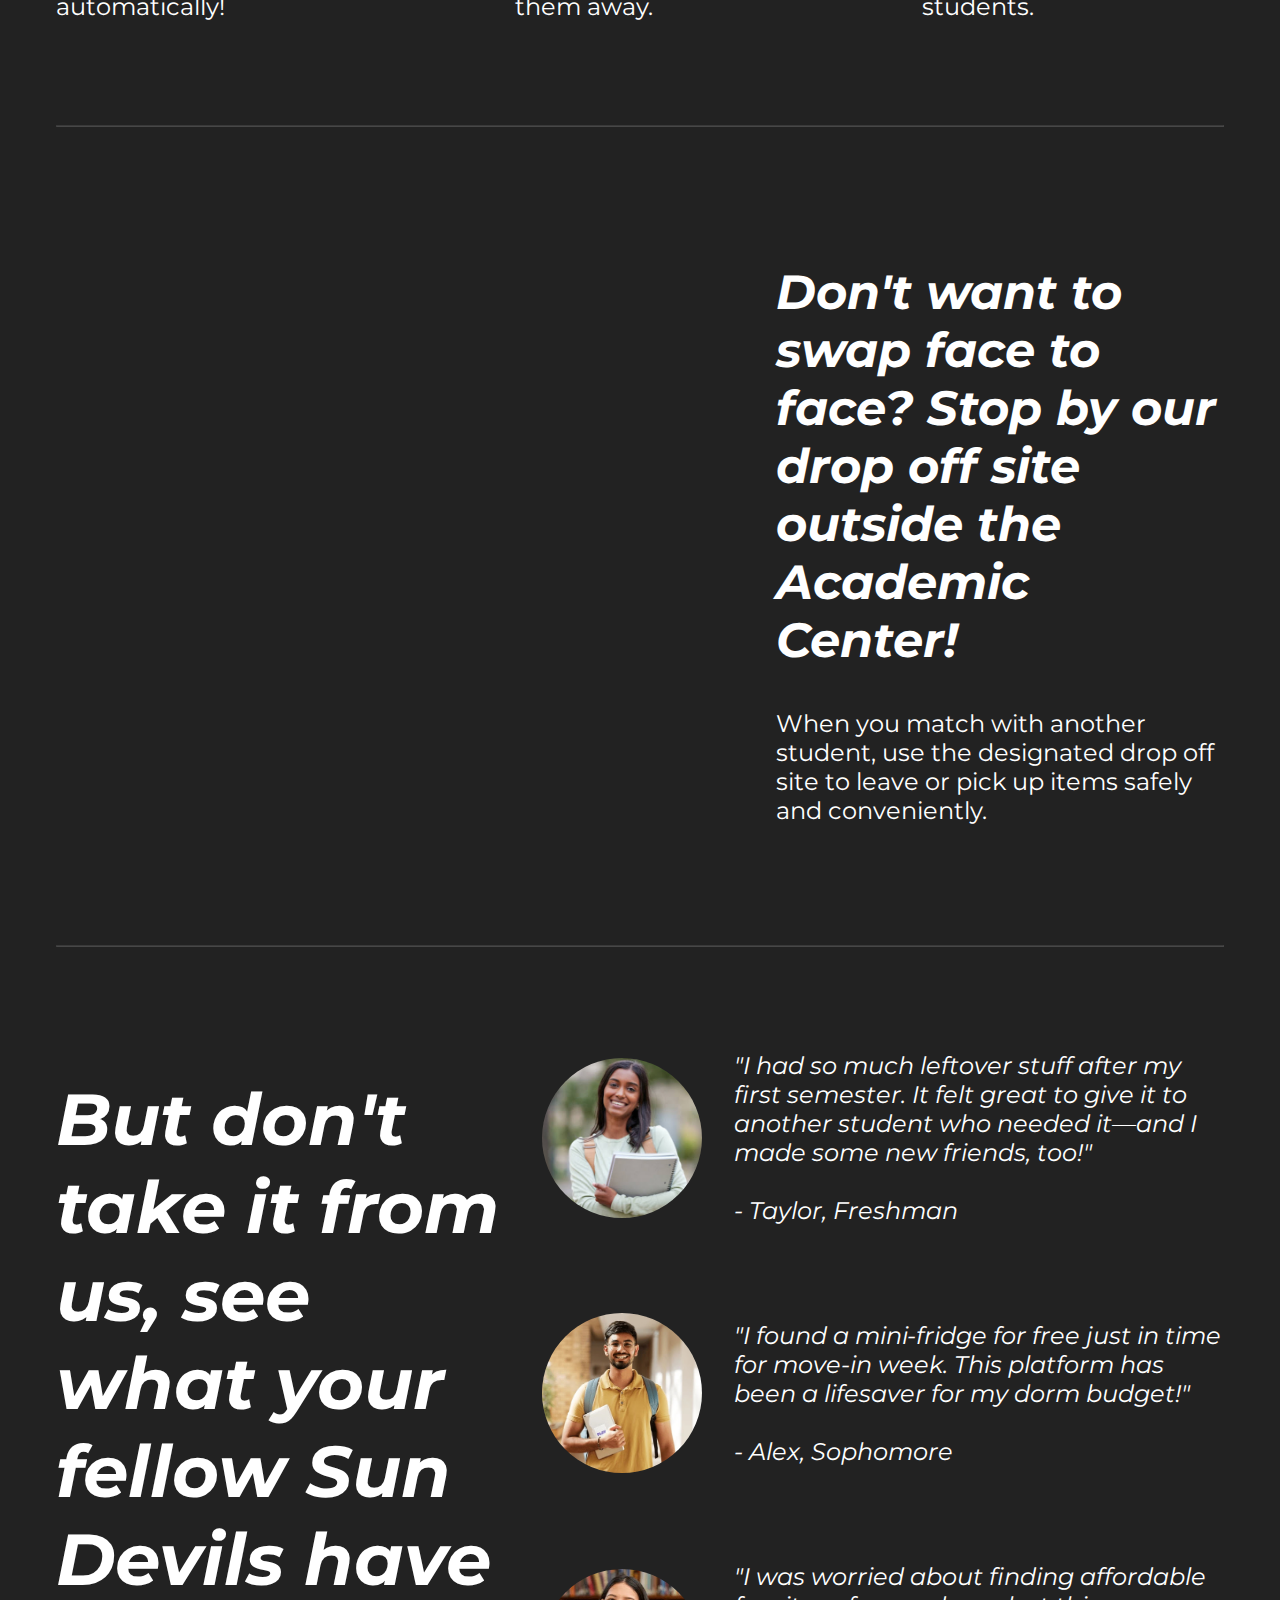
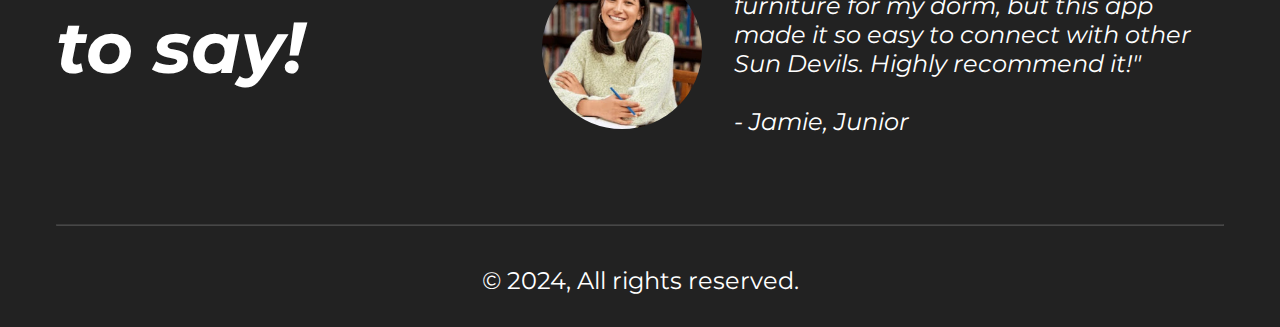
==== commit 130170cf: "f it" ====
--- a/index.html
+++ b/index.html
@@ -17,6 +17,7 @@
 
         <nav>
             <a href="#">Home</a>
+            <a href="profile.html">Profile</a>
             <a href="login.html">Login</a>
             <a href="register.html">Register</a>
             <a href="contact.html">Contact</a>
@@ -75,16 +76,16 @@
 
         <div>
             <div>
-                <img src="assets/images/testimonial_1.jpg" alt="Taylor testimonial">
+                <img src="assets/images/testimonials/testimonial_1.jpg" alt="Taylor testimonial">
                 <p>"I had so much leftover stuff after my first semester. It felt great to give it to another student who needed it—and I made some new friends, too!"<br><br>- Taylor, Freshman</p>
             </div>
             <div>
-                <img src="assets/images/testimonial_2.jpg" alt="Alex testimonial">
+                <img src="assets/images/testimonials/testimonial_2.jpg" alt="Alex testimonial">
                 <p>"I found a mini-fridge for free just in time for move-in week. This platform has been a lifesaver for my dorm budget!"<br><br>- Alex, Sophomore</p>
             </div>
 
             <div>
-                <img src="assets/images/testimonial_3.jpg" alt="Jamie testimonial">
+                <img src="assets/images/testimonials/testimonial_3.jpg" alt="Jamie testimonial">
                 <p>"I was worried about finding affordable furniture for my dorm, but this app made it so easy to connect with other Sun Devils. Highly recommend it!"<br><br>- Jamie, Junior</p>
             </div>
         </div>
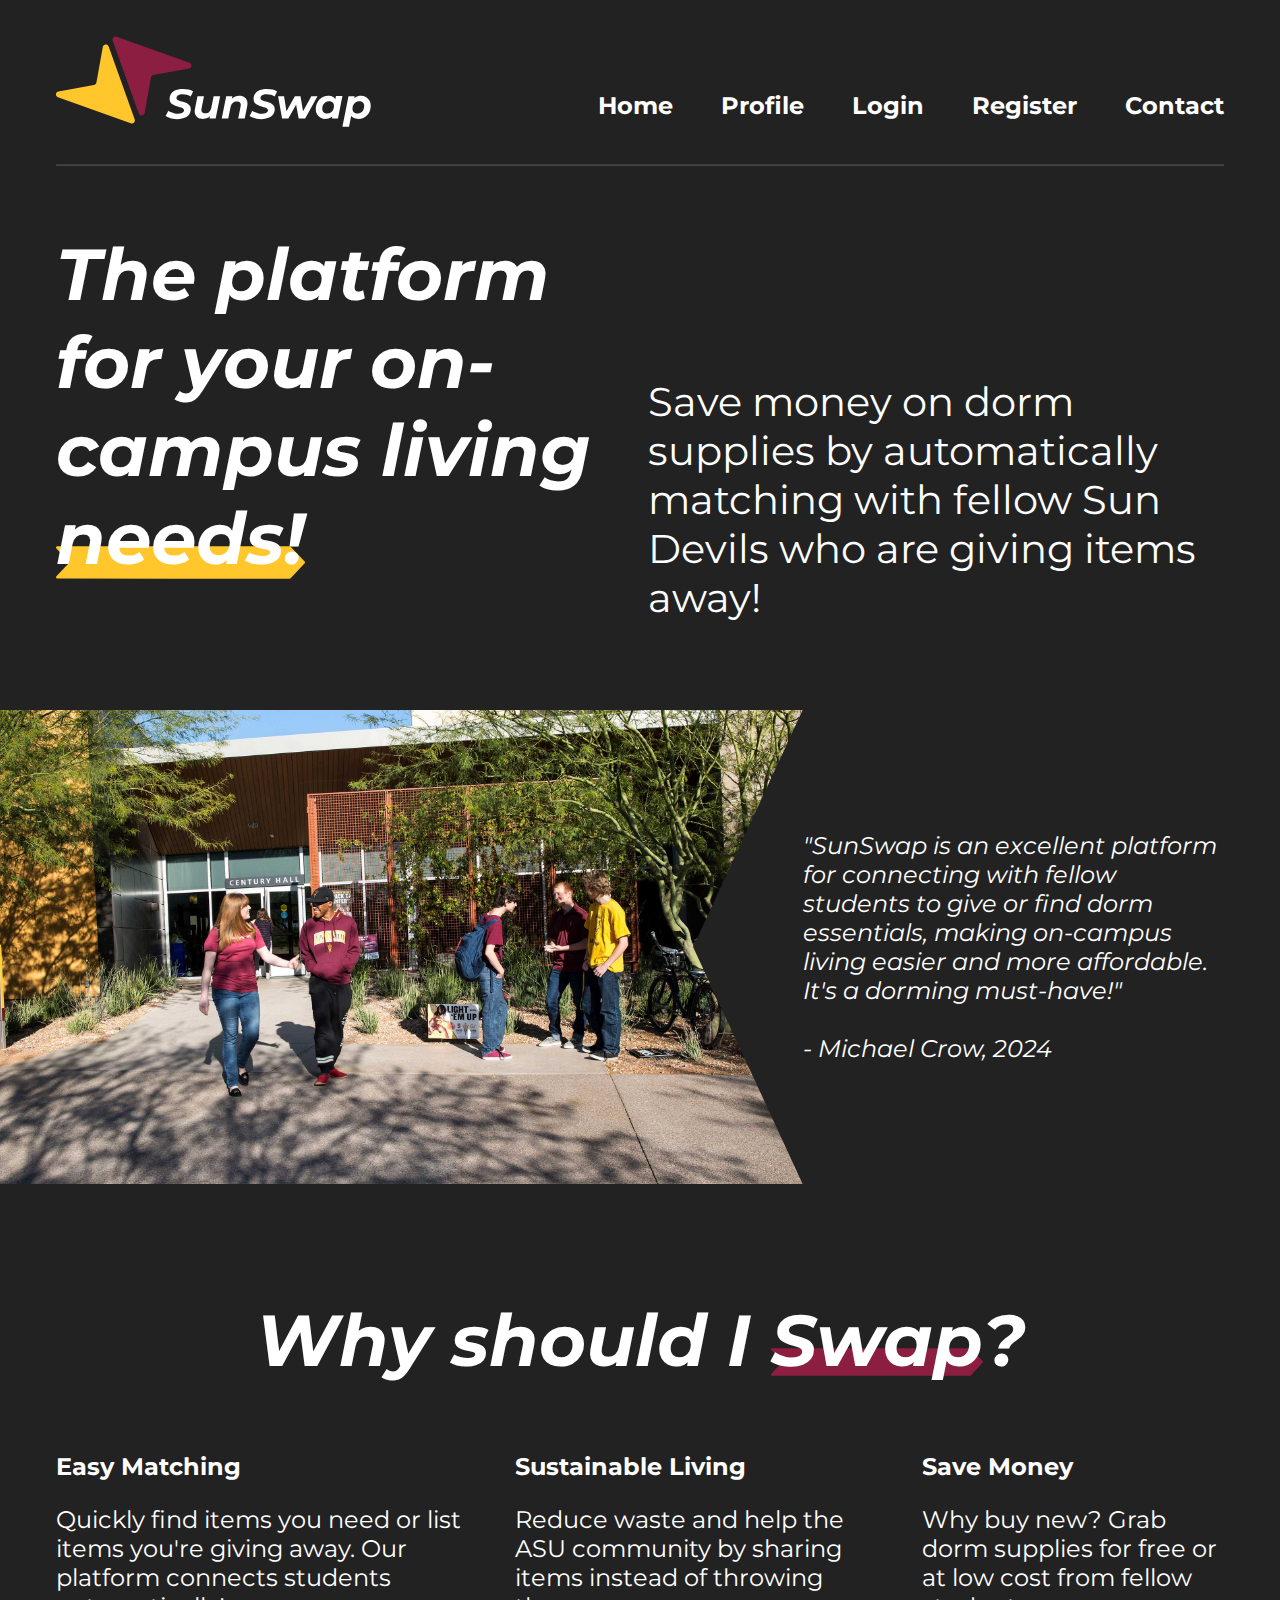
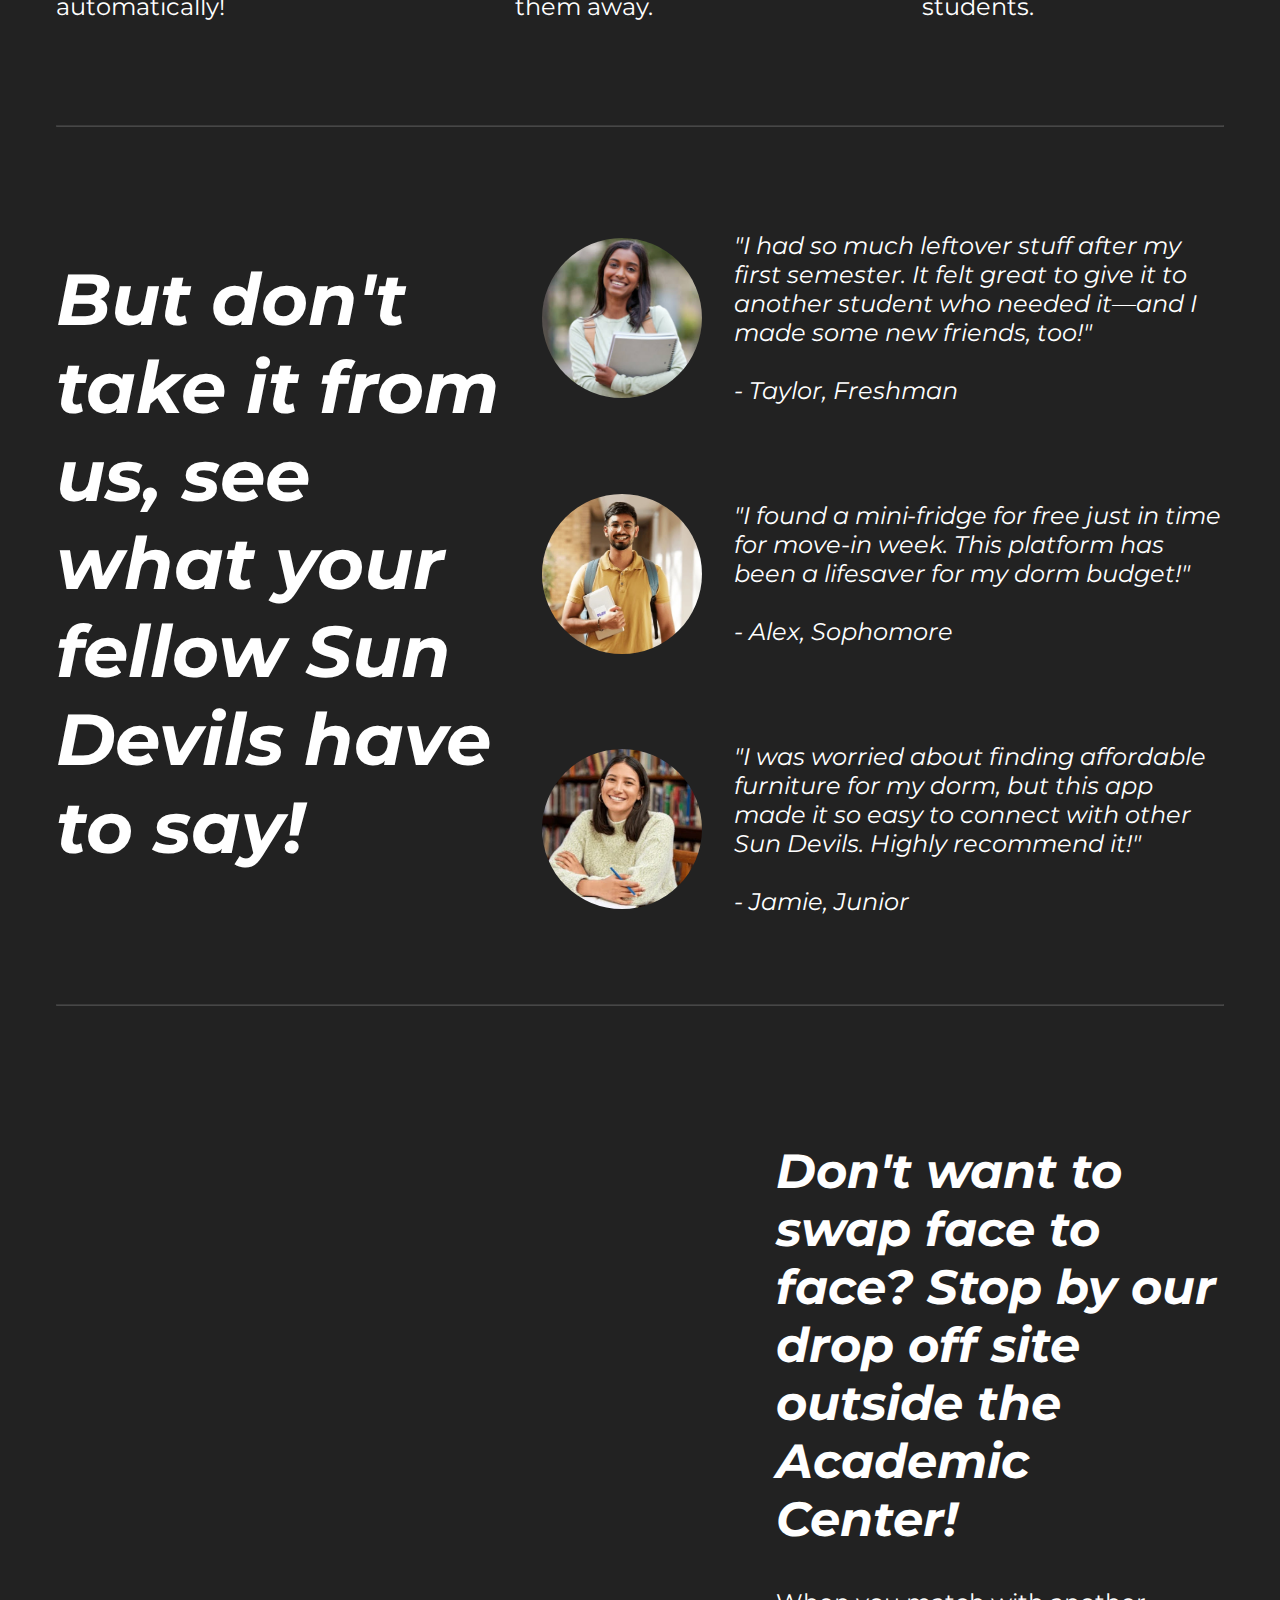
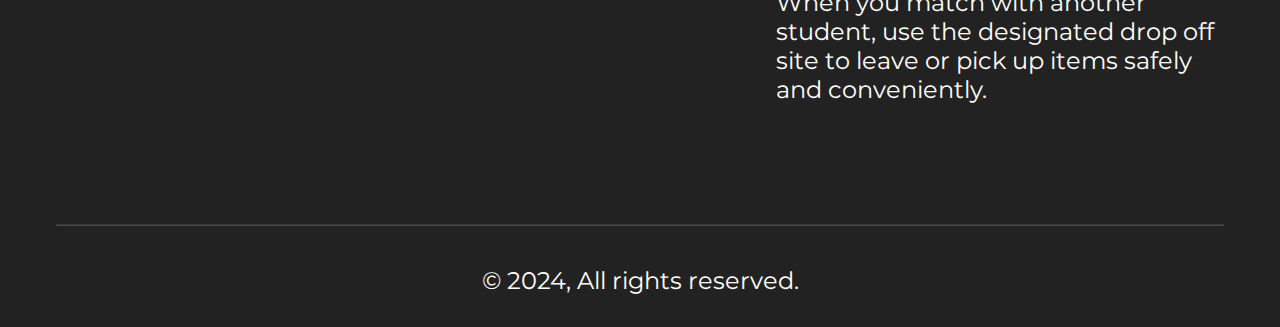
==== commit 9422f9f6: "switch map and testimonials, fix post_listing bttn" ====
--- a/index.html
+++ b/index.html
@@ -57,20 +57,6 @@
 
     <hr>
 
-    <div id="pickup_site">
-        <iframe loading="lazy" allowfullscreen referrerpolicy="no-referrer-when-downgrade" src="https://www.google.com/maps/embed/v1/place?key=AIzaSyAxPnD4Ls4Tu-G-H-HNyqyQv_bMAJrPQkQ&maptype=satellite&q=33.307534, -111.678862">
-        </iframe>
-
-        <div>
-            <h2 class="h2_banner_text">Don't want to swap face to face? Stop by our drop off site outside the Academic Center!</h2>
-
-            <p>When you match with another student, use the designated drop off site to leave or pick up items safely and conveniently.</p>
-        </div>
-    </div>
-
-    <hr>
-
-
     <div id="testimonials_container">
         <h1 class="h1_banner_text">But don't take it from us, see what your fellow Sun Devils have to say!</h1>
 
@@ -93,6 +79,19 @@
 
     <hr>
 
+    <div id="pickup_site">
+        <iframe loading="lazy" allowfullscreen referrerpolicy="no-referrer-when-downgrade" src="https://www.google.com/maps/embed/v1/place?key=AIzaSyAxPnD4Ls4Tu-G-H-HNyqyQv_bMAJrPQkQ&maptype=satellite&q=33.307534, -111.678862">
+        </iframe>
+
+        <div>
+            <h2 class="h2_banner_text">Don't want to swap face to face? Stop by our drop off site outside the Academic Center!</h2>
+
+            <p>When you match with another student, use the designated drop off site to leave or pick up items safely and conveniently.</p>
+        </div>
+    </div>
+
+    <hr>
+
     <footer>&#169; 2024, All rights reserved.</footer>
 </body>
 
--- a/styles/base.css
+++ b/styles/base.css
@@ -61,7 +61,7 @@
 
 .page_heading>nav>a {
     display: inline-block;
-    background-image: url("../assets/images/underline_arrow_gold.svg");
+    background-image: url("../assets/images/text_decor/underline_arrow_gold.svg");
     background-size: contain;
     background-position: -10em 0.72em;
     background-repeat: no-repeat;
@@ -81,7 +81,7 @@
 
 .underline_arrow_gold {
     display: inline-block;
-    background-image: url("../assets/images/underline_arrow_gold.svg");
+    background-image: url("../assets/images/text_decor/underline_arrow_gold.svg");
     background-size: contain;
     background-position: 0 0.72em;
     background-repeat: no-repeat;
@@ -90,7 +90,7 @@
 
 .underline_arrow_maroon {
     display: inline-block;
-    background-image: url("../assets/images/underline_arrow_maroon.svg");
+    background-image: url("../assets/images/text_decor/underline_arrow_maroon.svg");
     background-size: contain;
     background-position: 0 0.72em;
     background-repeat: no-repeat;
